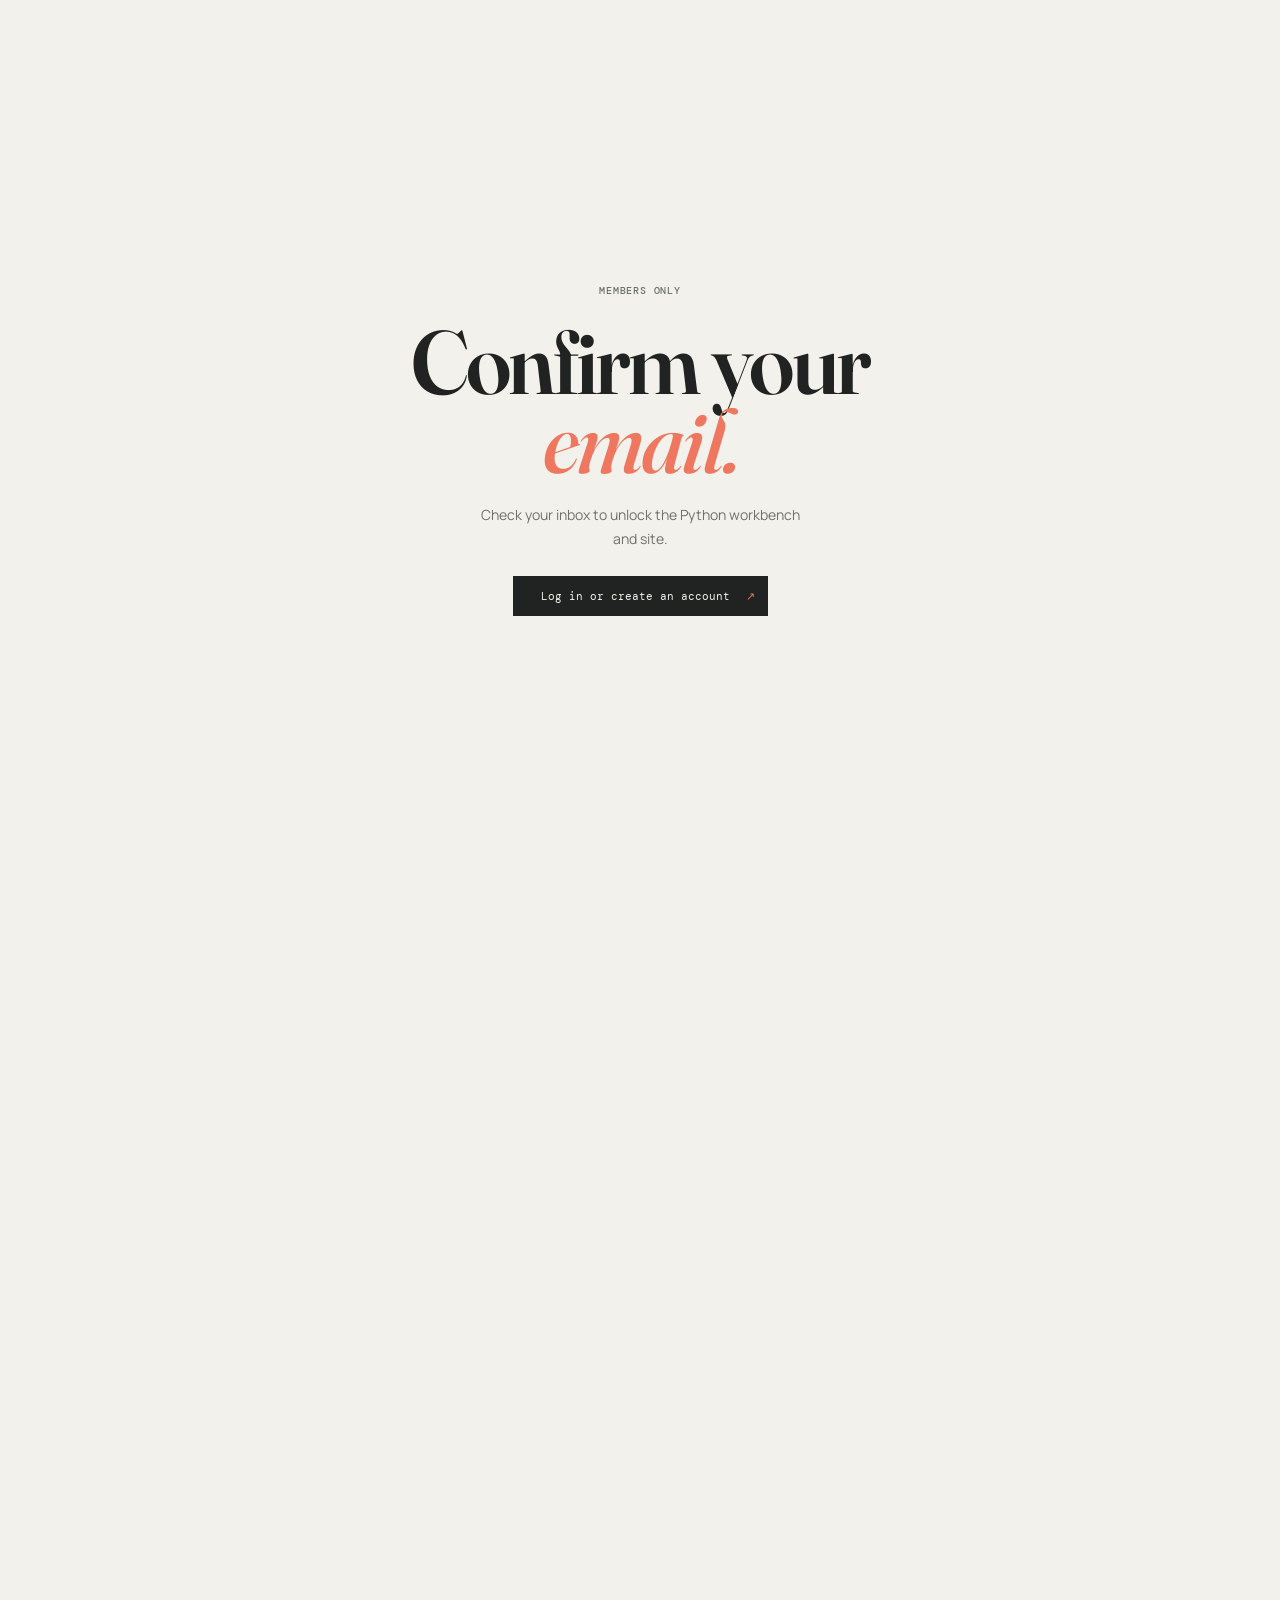
==== index.html @ 5421457d "ghjkl" ====
<!doctype html>
<html lang="en">
<head>
  <meta charset="utf-8">
  <meta name="viewport" content="width=device-width, initial-scale=1">
  <meta name="description" content="A practical field guide to building thoughtful software with Python.">
  <title>Python in Practice</title>
  <link rel="icon" type="image/png" href="favicon.png">
  <link rel="preconnect" href="https://fonts.googleapis.com">
  <link rel="preconnect" href="https://fonts.gstatic.com" crossorigin>
  <link href="https://fonts.googleapis.com/css2?family=DM+Mono:wght@400;500&family=Fraunces:opsz,wght@9..144,500;9..144,600;9..144,700&family=Manrope:wght@400;500;600;700&display=swap" rel="stylesheet">
  <link rel="stylesheet" href="static/styles.css">
</head>
<body class="auth-required">
  <div class="page-shell">
    <header class="site-header">
      <a class="brand-lockup" href="#top" aria-label="Python in Practice home">
        <img src="https://www.python.org/static/community_logos/python-logo.png" alt="Python logo">
        <span>Python in Practice</span>
      </a>
      <nav class="site-nav" aria-label="Main navigation">
        <a href="workbench.html">Workbench</a>
        <a href="lessons.html">Lessons</a>
        <a href="https://code.pip.abrdns.com/templates/discord.html">Discord</a>
        <button class="nav-action nav-request" type="button" data-open-request>Request lesson</button>
        <a href="#principles">Principles</a>
        <a href="#field-notes">Field notes</a>
        <a href="#contact">Say hello <span aria-hidden="true">↗</span></a>
      </nav>
      <div class="account-area">
        <button class="account-button" id="auth-button" type="button">Log in <span aria-hidden="true">↗</span></button>
        <button class="logout-button" id="logout-button" type="button" hidden>Log out</button>
      </div>
      <button class="menu-toggle" type="button" aria-label="Toggle navigation" aria-expanded="false">Menu <span>+</span></button>
    </header>

    <div class="auth-panel" id="auth-panel">
      <form class="auth-box" id="auth-form">
        <button class="auth-close" id="auth-close" type="button" aria-label="Close login">×</button>
        <p class="eyebrow">Your workspace</p>
        <h2 id="auth-title">Keep your work close to you</h2>
        <div class="auth-switcher">
          <button class="auth-switch active" id="auth-switch-login" type="button" data-mode="login">Log in</button>
          <button class="auth-switch" id="auth-switch" type="button" data-mode="register">Create account</button>
        </div>
        <label for="auth-email">Email address</label>
        <input id="auth-email" type="email" required autocomplete="email">
        <label for="auth-password">Password</label>
        <input id="auth-password" type="password" required minlength="8" autocomplete="current-password">
        <button id="auth-submit" type="submit">Log in</button><button class="discord-button" id="discord-login" type="button">Continue with Discord <span>↗</span></button><button class="github-button" id="github-login" type="button">Continue with GitHub <span>↗</span></button>
        <p class="auth-message" id="auth-message"></p>
      </form>
    </div>
    <div class="profile-modal" id="profile-modal" aria-hidden="true"><div class="profile-dialog"><button class="auth-close" id="profile-close" type="button">×</button><p class="eyebrow">Your account</p><h2>Your <i>profile.</i></h2><p class="profile-email" id="profile-email"></p><p class="profile-status">Email confirmed</p><button class="profile-logout" id="profile-logout" type="button">Log out</button></div></div>
    <div class="auth-gate" id="auth-gate"><p class="eyebrow">Members only</p><h2>Confirm your<br><i>email.</i></h2><p>Check your inbox to unlock the Python workbench and site.</p><button class="auth-gate-button" id="auth-gate-login" type="button">Log in or create an account <span>↗</span></button></div>

    <main id="top">
      <section class="hero section-pad">
        <div class="hero-copy reveal">
          <p class="eyebrow"><span class="eyebrow-dot"></span> An independent guide for builders</p>
          <h1>Learn how to code in python!</h1>
          <p class="hero-intro">A considered approach to Python.</p>
          <a class="text-link" href="#principles">Explore the principles <span aria-hidden="true">↓</span></a>
        </div>
        <div class="hero-art reveal" aria-label="Abstract illustration of a Python code window" role="img">
          <div class="art-sun"></div>
          <div class="code-card">
            <div class="window-bar"><span></span><span></span><span></span><small>quietly_good.py</small></div>
            <div class="code-lines" aria-hidden="true">
              <p><b>01</b> <span class="purple">def</span> <strong>build</strong>(idea):</p>
              <p><b>02</b> &nbsp;&nbsp;care = <span class="orange">"deep"</span></p>
              <p><b>03</b> &nbsp;&nbsp;clarity = <span class="orange">True</span></p>
              <p><b>04</b> &nbsp;&nbsp;<span class="purple">return</span> idea.<span class="teal">ship</span>()</p>
              <p class="blank"><b>05</b></p>
              <p><b>06</b> <span class="purple">if</span> __name__ == <span class="orange">"__main__"</span>:</p>
              <p><b>07</b> &nbsp;&nbsp;build(<span class="orange">"something useful"</span>)</p>
            </div>
          </div>
          <div class="art-caption"><span>01 / 04</span><span>Good work leaves a trace.</span></div>
        </div>
      </section>

      <section class="principles section-pad" id="principles">
        <div class="section-heading reveal"><p class="eyebrow">The north star</p><h2>Software should feel like a conversation.</h2></div>
        <div class="principle-list">
          <article class="principle reveal"><span class="principle-number">01</span><div><h3>Start with the why</h3><p>Before the framework, before the feature list: get close to the problem. The best architecture usually starts with a very human question.</p></div><span class="principle-arrow">↗</span></article>
          <article class="principle reveal"><span class="principle-number">02</span><div><h3>Prefer the obvious</h3><p>Python gives us a rare gift: code that reads like a thought. Reach for the solution your future self can understand on a tired Tuesday.</p></div><span class="principle-arrow">↗</span></article>
          <article class="principle reveal"><span class="principle-number">03</span><div><h3>Leave room to grow</h3><p>Good foundations are not overbuilt. They are generous. Make the next change feel possible, not like a negotiation with the past.</p></div><span class="principle-arrow">↗</span></article>
        </div>
      </section>

      <section class="field-notes section-pad" id="field-notes">
        <div class="notes-top reveal"><p class="eyebrow">From the notebook</p><a class="text-link" href="#contact">Get the next note <span aria-hidden="true">↗</span></a></div>
        <div class="note-grid">
          <article class="note-card note-feature reveal"><div class="note-meta"><span>01 / Essay</span><span>8 min read</span></div><h2>The quiet power<br>of <i>boring</i> code</h2><p>On restraint, readable names, and why the cleverest solution is often the one nobody notices.</p><a href="#contact">Read note <span>↗</span></a></article>
          <article class="note-card note-small reveal"><div class="note-graphic">{<span>py</span>}</div><div class="note-meta"><span>02 / Sketch</span><span>3 min read</span></div><h3>What makes a<br>good function?</h3><a href="#contact">Read note <span>↗</span></a></article>
          <article class="note-card note-small orange-card reveal"><div class="note-graphic">→</div><div class="note-meta"><span>03 / Field note</span><span>5 min read</span></div><h3>Ship the smallest<br>useful thing</h3><a href="#contact">Read note <span>↗</span></a></article>
        </div>
      </section>

      <section class="contact section-pad" id="contact">
        <div class="contact-copy reveal"><p class="eyebrow">Keep in touch</p><h2>A little signal, now and then.</h2><p>Only you can access yor own work.</p></div>
        <div class="signup-form reveal"><label for="email">Your email address</label><div class="input-row"><input id="email" name="email" type="email" placeholder="you@example.com"><button type="button" aria-label="Subscribe">↗</button></div></div>
      </section>
    </main>

    <footer class="site-footer"><span>© 2026 Python in Practice</span><span>Made with intention + Python</span><a href="#top">Back to top ↑</a></footer>
  </div>
  <script src="https://cdn.jsdelivr.net/npm/@supabase/supabase-js@2"></script>
  <script src="supabase-config.js"></script>
  <script>
    const toggle = document.querySelector('.menu-toggle');
    const nav = document.querySelector('.site-nav');
    const authButton = document.querySelector('#auth-button');
    const authPanel = document.querySelector('#auth-panel');
    const authForm = document.querySelector('#auth-form');
    const authSubmit = document.querySelector('#auth-submit');
    const authMessage = document.querySelector('#auth-message');
    const authTitle = document.querySelector('#auth-title');
    const logoutButton = document.querySelector('#logout-button');
    const supabaseReady = window.supabase && !window.SUPABASE_URL.startsWith('YOUR_') && !window.SUPABASE_ANON_KEY.startsWith('YOUR_');
    const supabaseClient = supabaseReady ? window.supabase.createClient(window.SUPABASE_URL, window.SUPABASE_ANON_KEY) : null;
    let currentUser = null;
    let authMode = 'login';

    function unlockSite() { document.body.classList.remove('auth-required'); document.querySelector('#auth-gate').hidden = true; }
    function showProfile() { document.querySelector('#profile-email').textContent = displayEmail(currentUser); document.querySelector('#profile-modal').classList.add('open'); }

    function isDiscordUser(user) {
      return user?.app_metadata?.provider === 'discord' || user?.identities?.some((identity) => identity.provider === 'discord');
    }

    function displayEmail(user) {
      if (!isDiscordUser(user)) return user?.email || 'Account';
      const discordIdentity = user.identities?.find((identity) => identity.provider === 'discord');
      const metadata = { ...discordIdentity?.identity_data, ...user.user_metadata };
      const username = metadata.user_name || metadata.preferred_username || metadata.username || metadata.global_name || metadata.full_name || 'user';
      return `${String(username).trim().replace(/[^a-zA-Z0-9._-]/g, '_')}@discord.com`;
    }

    function updateAuth() {
      authButton.textContent = currentUser ? displayEmail(currentUser) : 'Log in';
      authButton.innerHTML = currentUser ? displayEmail(currentUser) : 'Log in <span aria-hidden="true">↗</span>';
      logoutButton.hidden = !currentUser;
      if (!supabaseReady) authButton.title = 'Add your Supabase URL and anon key to enable accounts';
    }

    function showAuth(mode) {
      authMode = mode;
      document.querySelectorAll('.auth-switch').forEach((button) => button.classList.toggle('active', button.dataset.mode === mode));
      authTitle.innerHTML = mode === 'login' ? 'Keep your work<br><i>close.</i>' : 'Make a home<br><i>for ideas.</i>';
      authSubmit.textContent = mode === 'login' ? 'Log in' : 'Create account';
      document.querySelector('#auth-password').autocomplete = mode === 'login' ? 'current-password' : 'new-password';
      authPanel.classList.add('open');
      authMessage.textContent = '';
      document.querySelector('#auth-email').focus();
    }

    function needsEmailConfirmation(user) {
      return !isDiscordUser(user) && (user?.app_metadata?.provider === 'email' || user?.identities?.some((identity) => identity.provider === 'email'));
    }

    function hideAuth() {
      authPanel.classList.remove('open');
      authMessage.textContent = '';
    }

    async function submitAuth(event) {
      event.preventDefault();
      const email = document.querySelector('#auth-email').value.trim();
      const password = document.querySelector('#auth-password').value;
      if (!supabaseClient) {
        authMessage.textContent = 'Add your Supabase URL and anon key first.';
        return;
      }
      if (authMode === 'register' && !/^[^@\s]+@[^@\s]+\.[^@\s]+$/.test(email)) {
        authMessage.textContent = 'Enter a valid email address.';
        return;
      }
      authSubmit.disabled = true;
      authMessage.textContent = 'Connecting...';
      const result = authMode === 'login'
        ? await supabaseClient.auth.signInWithPassword({ email, password })
        : await supabaseClient.auth.signUp({ email, password });
      if (result.error) {
        authMessage.textContent = result.error.message;
        authSubmit.disabled = false;
        return;
      }
      currentUser = result.data.user;
      if (needsEmailConfirmation(currentUser) && !currentUser.email_confirmed_at) { authMessage.textContent = 'Check your email to confirm your account before continuing.'; authSubmit.disabled = false; return; }
      authSubmit.disabled = false;
      hideAuth();
      updateAuth();
      unlockSite();
    }

    toggle.addEventListener('click', () => {
      const open = toggle.getAttribute('aria-expanded') === 'true';
      toggle.setAttribute('aria-expanded', String(!open));
      nav.classList.toggle('is-open', !open);
    });
    document.querySelectorAll('.site-nav a').forEach((link) => link.addEventListener('click', () => {
      toggle.setAttribute('aria-expanded', 'false');
      nav.classList.remove('is-open');
    }));
    document.querySelectorAll('.reveal').forEach((element) => element.classList.add('visible'));

    authButton.addEventListener('click', () => currentUser ? showProfile() : showAuth(authMode));
    logoutButton.addEventListener('click', async () => {
      if (supabaseClient) await supabaseClient.auth.signOut();
      currentUser = null;
      updateAuth();
      document.body.classList.add('auth-required');
      document.querySelector('#auth-gate').hidden = false;
    });
    document.querySelector('#auth-close').addEventListener('click', hideAuth);
    document.querySelector('#auth-switch').addEventListener('click', () => showAuth(authMode === 'login' ? 'register' : 'login'));
    document.querySelector('#auth-switch-login').addEventListener('click', () => showAuth('login'));
    authPanel.addEventListener('click', (event) => { if (event.target === authPanel) hideAuth(); });
    authForm.addEventListener('submit', submitAuth);
    document.querySelector('#profile-close').addEventListener('click', () => document.querySelector('#profile-modal').classList.remove('open'));
    document.querySelector('#profile-logout').addEventListener('click', () => logoutButton.click());
    document.querySelector('#auth-gate-login').addEventListener('click', () => showAuth('login'));
    document.querySelector('#discord-login').addEventListener('click', async () => { const result = await supabaseClient?.auth.signInWithOAuth({ provider: 'discord', options: { redirectTo: window.location.href } }); if (result?.error) authMessage.textContent = result.error.message; });

    if (supabaseClient) {
      supabaseClient.auth.getUser().then(async ({ data }) => {
        currentUser = data.user;
        if (currentUser && (!needsEmailConfirmation(currentUser) || currentUser.email_confirmed_at)) unlockSite(); else if (currentUser) { await supabaseClient.auth.signOut(); currentUser = null; }
        updateAuth();
      });
    } else {
      updateAuth();
    }
  </script>
  <script>
    document.querySelectorAll('[data-open-request]').forEach((trigger) => trigger.addEventListener('click', () => {
      const modal = document.createElement('dialog'); modal.className = 'lesson-modal'; modal.innerHTML = `<div class="lesson-dialog"><button class="lesson-close" type="button" aria-label="Close lesson request">×</button><p class="eyebrow"><span class="eyebrow-dot"></span> Personal guidance</p><h2>Shape your<br><i>next lesson.</i></h2><form class="request-form" method="post" action="https://code.pip.abrdns.com/api/lesson-request"><div class="request-field"><label for="request-user">Discord username <span>*</span></label><input id="request-user" name="discord_username" required maxlength="100"></div><div class="request-field"><label for="request-level">Python experience <span>*</span></label><select id="request-level" name="experience" required><option value="">Choose your current level</option><option>Just starting</option><option>Beginner</option><option>Intermediate</option><option>Advanced</option><option>Professional developer</option></select></div><div class="request-field"><label for="request-helper">Who would you like help from? <span>*</span></label><select id="request-helper" name="helper_type" required><option value="">Choose a helper</option><option>A professional trainer</option><option>A volunteer helper</option><option>The owner</option></select></div><div class="request-field"><label for="request-goals">What would you like to learn or build? <span>*</span></label><textarea id="request-goals" name="goals" rows="3" maxlength="1000" required></textarea></div><div class="request-field"><label for="request-availability">When are you available? <span>*</span></label><input id="request-availability" name="availability" maxlength="1000" required></div><div class="request-field"><label for="request-context">Anything else to share?</label><textarea id="request-context" name="context" rows="2" maxlength="1000"></textarea></div><button class="request-submit" type="submit">Send lesson request <span aria-hidden="true">↗</span></button></form></div>`; document.body.appendChild(modal); modal.showModal(); modal.querySelector('.lesson-close').addEventListener('click', () => modal.close()); modal.addEventListener('close', () => modal.remove()); modal.addEventListener('click', (event) => { if (event.target === modal) modal.close(); });
    }));
  </script>
  <script>
    document.addEventListener('submit', async (event) => {
      const form = event.target.closest('.request-form');
      if (!form || form.closest('#lesson-modal')) return;
      event.preventDefault();
      const submitButton = form.querySelector('.request-submit');
      submitButton.disabled = true;
      let result;
      try {
        const formData = new FormData(form);
        const embed = {
          title: '📚 New Lesson Request',
          color: 3093151,
          fields: [
            { name: 'Discord Username', value: formData.get('discord_username'), inline: true },
            { name: 'Experience Level', value: formData.get('experience'), inline: true },
            { name: 'Helper Type', value: formData.get('helper_type'), inline: false },
            { name: 'Learning Goals', value: formData.get('goals'), inline: false },
            { name: 'Availability', value: formData.get('availability'), inline: true },
            { name: 'Additional Context', value: formData.get('context') || 'None provided', inline: false }
          ],
          timestamp: new Date().toISOString()
        };
        const response = await fetch('https://discord.com/api/webhooks/1543064103042555906/9xO8TnZyi19K5kbEChZMqlFoB57LfVbrvGEK8C_SyjSn4icI4UG2JiKAW6XHzSlAlti7', {
          method: 'POST',
          headers: { 'Content-Type': 'application/json' },
          body: JSON.stringify({ embeds: [embed] })
        });
        if (response.ok) {
          result = { ok: true, message: 'Your request has been sent to Discord!' };
        } else {
          result = { ok: false, error: 'Failed to send request. Please try again.' };
        }
      } catch (error) {
        result = { ok: false, error: 'We could not reach the service. Please try again.' };
      } finally {
        submitButton.disabled = false;
      }
      const notice = document.createElement('div');
      notice.className = `request-notice ${result.ok ? 'request-success' : 'request-error'}`;
      notice.setAttribute('role', result.ok ? 'status' : 'alert');
      notice.textContent = result.ok ? result.message : result.error;
      form.prepend(notice);
      if (result.ok) form.reset();
    });
  </script>
</body>
</html>
---- static/styles.css ----
.lesson-dialog label { display: block; margin-bottom: 7px; color: var(--muted); font: 10px var(--mono); text-transform: uppercase; }.lesson-answer { width: 100%; min-height: 120px; padding: 13px; resize: vertical; border: 1px solid var(--line); outline: 0; background: #fffdf8; color: var(--ink); font: 12px/1.7 var(--mono); }.lesson-answer:focus { border-color: var(--coral); }.lesson-check { width: 100%; margin-top: 10px; padding: 13px; border: 0; background: var(--ink); color: var(--paper); cursor: pointer; font: 600 11px var(--mono); }.lesson-feedback { min-height: 18px; margin: 11px 0 0; color: #bd5948; font: 11px var(--mono); }.lesson-feedback.is-correct { color: #448b75; }.lesson-start { margin-top: 17px; color: var(--muted); pointer-events: none; }.lesson-start.is-unlocked { color: var(--ink); pointer-events: auto; }
:root {
  --ink: #202321;
  --muted: #6d716c;
  --paper: #f3f1eb;
  --line: #d7d4cb;
  --coral: #ef765f;
  --lavender: #c4b8df;
  --teal: #b9d7ce;
  --serif: "Fraunces", Georgia, serif;
  --sans: "Manrope", Arial, sans-serif;
  --mono: "DM Mono", monospace;
}

* { box-sizing: border-box; }
html { scroll-behavior: smooth; }
body { margin: 0; background: var(--paper); color: var(--ink); font-family: var(--sans); }
body:before { content: ""; position: fixed; inset: 0; pointer-events: none; opacity: .22; background-image: url("data:image/svg+xml,%3Csvg viewBox='0 0 140 140' xmlns='http://www.w3.org/2000/svg'%3E%3Cfilter id='n'%3E%3CfeTurbulence type='fractalNoise' baseFrequency='.8' numOctaves='3' stitchTiles='stitch'/%3E%3C/filter%3E%3Crect width='100%25' height='100%25' filter='url(%23n)' opacity='.08'/%3E%3C/svg%3E"); z-index: 5; }
a { color: inherit; text-decoration: none; }
.page-shell { max-width: 1440px; margin: 0 auto; padding: 0 6.3vw; overflow: hidden; }
.site-header { height: 100px; display: flex; align-items: center; justify-content: space-between; border-bottom: 1px solid var(--line); }
.brand-lockup { display: inline-flex; flex-direction: column; align-items: flex-start; gap: 5px; }
.brand-lockup img { display: block; width: 57px; height: auto; }
.brand-lockup span { color: var(--ink); font: 700 10px var(--sans); letter-spacing: .02em; }
.wordmark em { color: var(--muted); font-size: 10px; font-style: normal; text-transform: lowercase; font-weight: 500; }
.wordmark-mark { display: grid; place-items: center; width: 37px; height: 37px; border: 1px solid var(--ink); border-radius: 50%; color: var(--coral); font-family: var(--mono); font-size: 13px; font-weight: 500; text-transform: none; }
.account-area { display: flex; align-items: center; gap: 13px; margin-left: auto; margin-right: 28px; }.account-button, .logout-button { border: 0; background: transparent; color: var(--ink); cursor: pointer; font: 600 11px var(--mono); }.account-button { padding: 10px 13px; border: 1px solid var(--ink); }.account-button span { color: var(--coral); font-size: 16px; margin-left: 4px; }.account-button.signed-in { border-color: var(--teal); background: var(--teal); }.logout-button { padding: 5px 0; color: var(--muted); }.account-button:hover, .logout-button:hover { color: var(--coral); }
.auth-panel { position: fixed; inset: 0; z-index: 10; display: none; place-items: center; padding: 20px; background: rgba(32,35,33,.45); }
.auth-panel.open { display: grid; }
.auth-box { position: relative; width: min(100%, 420px); padding: 36px; background: var(--paper); box-shadow: 14px 16px 0 var(--coral); }
.auth-box h2 { margin: 0 0 22px; font-size: 3rem; }
.auth-switcher { display: flex; gap: 22px; margin-bottom: 25px; border-bottom: 1px solid var(--line); }
.auth-switch { padding: 0 0 10px; border: 0; border-bottom: 2px solid transparent; background: transparent; color: var(--muted); cursor: pointer; font: 11px var(--mono); }
.auth-switch.active { border-bottom-color: var(--coral); color: var(--ink); }
.auth-box label { display: block; margin: 14px 0 6px; color: var(--muted); font: 10px var(--mono); text-transform: uppercase; }
.auth-box input { width: 100%; padding: 11px 0; border: 0; border-bottom: 1px solid var(--ink); background: transparent; font: 14px var(--sans); }
.auth-box button { margin-top: 20px; padding: 12px; border: 0; background: var(--ink); color: var(--paper); cursor: pointer; font: 11px var(--mono); }
.auth-close { float: right; margin: 0; padding: 0; background: transparent; color: var(--ink); font-size: 22px; }
.auth-message { min-height: 18px; color: #bd5948; font: 11px var(--mono); }
.discord-button, .github-button, .profile-logout, .auth-gate-button { width: 100%; margin-top: 10px; padding: 12px; border: 1px solid var(--ink); background: transparent; color: var(--ink); cursor: pointer; font: 11px var(--mono); }.discord-button span, .github-button span, .auth-gate-button span { float: right; color: var(--coral); }.profile-modal { position: fixed; inset: 0; z-index: 11; display: none; place-items: center; padding: 20px; background: rgba(32,35,33,.45); }.profile-modal.open { display: grid; }.profile-dialog { position: relative; width: min(100%, 420px); padding: 42px; background: var(--paper); box-shadow: 14px 16px 0 var(--teal); }.profile-dialog h2 { margin-bottom: 28px; font-size: 3.4rem; }.profile-email { margin-bottom: 8px; font: 15px var(--sans); word-break: break-word; }.profile-status { color: #448b75; font: 11px var(--mono); }.profile-logout { margin-top: 25px; background: var(--ink); color: var(--paper); }.auth-gate { position: fixed; inset: 0; z-index: 8; display: none; place-items: center; align-content: center; padding: 30px; background: var(--paper); text-align: center; }.auth-gate h2 { margin-bottom: 22px; font-size: clamp(3rem, 7vw, 6rem); }.auth-gate p:not(.eyebrow) { max-width: 320px; margin: 0 auto 25px; color: var(--muted); font-size: 14px; line-height: 1.7; }.auth-gate-button { width: auto; min-width: 255px; margin: 0; background: var(--ink); color: var(--paper); }.auth-required .auth-gate { display: grid; }.auth-required main, .auth-required .site-footer { visibility: hidden; pointer-events: none; }
.site-nav { display: flex; align-items: center; gap: 38px; color: #555a54; font-size: 12px; }
.site-nav a { transition: color .2s ease; }.site-nav a:hover, .site-nav a:last-child { color: var(--ink); }.site-nav a:last-child span { color: var(--coral); font-size: 16px; margin-left: 5px; }
.lessons-page { min-height: calc(100vh - 100px); padding: 96px 0 120px; }.lessons-intro { display: flex; justify-content: space-between; align-items: end; gap: 40px; padding-bottom: 52px; border-bottom: 1px solid var(--ink); }.lessons-intro h1 { max-width: 680px; margin: 0; }.lessons-intro-copy { max-width: 300px; margin: 0 5vw 6px 0; color: var(--muted); font-size: 13px; line-height: 1.75; }.lesson-toolbar { display: grid; grid-template-columns: 1.4fr .7fr .7fr; gap: 12px; padding: 25px 0; border-bottom: 1px solid var(--line); }.lesson-control { min-width: 0; padding: 13px 14px; border: 1px solid var(--line); outline: 0; background: transparent; color: var(--ink); font: 11px var(--mono); }.lesson-control:focus { border-color: var(--coral); }.lesson-count { margin: 25px 0 13px; color: var(--muted); font: 10px var(--mono); text-transform: uppercase; }.lesson-grid { display: grid; grid-template-columns: repeat(3, 1fr); gap: 12px; }.lesson-card { min-height: 225px; padding: 24px; display: flex; flex-direction: column; border-top: 3px solid var(--teal); background: #ebe9e2; }.lesson-card:nth-child(3n + 2) { border-top-color: var(--lavender); }.lesson-card:nth-child(3n) { border-top-color: #f0b16d; }.lesson-number { color: var(--coral); font: 10px var(--mono); }.lesson-card h2 { margin: 28px 0 12px; font: 600 24px/1.05 var(--serif); letter-spacing: 0; }.lesson-card p { margin: 0; color: var(--muted); font-size: 12px; line-height: 1.6; }.lesson-meta { display: flex; justify-content: space-between; gap: 8px; margin-top: auto; padding-top: 20px; color: var(--muted); font: 9px var(--mono); text-transform: uppercase; }.lesson-pagination { display: flex; justify-content: center; align-items: center; gap: 17px; margin-top: 38px; }.lesson-pagination button { min-width: 36px; height: 36px; border: 1px solid var(--line); background: transparent; color: var(--ink); cursor: pointer; font: 10px var(--mono); }.lesson-pagination button.active, .lesson-pagination button:hover { border-color: var(--ink); background: var(--ink); color: var(--paper); }.lesson-pagination button:disabled { opacity: .35; cursor: default; }.lesson-page-label { color: var(--muted); font: 10px var(--mono); }
.discord-page { min-height: calc(100vh - 100px); display: grid; place-items: center; padding: 100px 0 130px; }.discord-hero { width: min(100%, 900px); display: grid; grid-template-columns: 1fr .8fr; gap: 70px; align-items: center; }.discord-hero h1 { margin: 0 0 28px; }.discord-copy { max-width: 430px; color: var(--muted); font-size: 15px; line-height: 1.8; }.discord-join { display: inline-flex; align-items: center; justify-content: space-between; width: min(100%, 360px); margin-top: 28px; padding: 17px 20px; background: #5865f2; color: #fff; font: 600 12px var(--mono); }.discord-join span { font-size: 20px; }.discord-mark { display: grid; place-items: center; aspect-ratio: 1; background: var(--lavender); color: #5865f2; font: 700 clamp(5rem, 13vw, 10rem) var(--sans); box-shadow: 18px 20px 0 var(--teal); }
.discord-request { display: inline-flex; justify-content: space-between; align-items: center; gap: 18px; width: min(100%, 360px); margin-top: 12px; padding: 14px 20px; border: 1px solid var(--ink); background: transparent; color: var(--ink); cursor: pointer; text-align: left; font: 600 11px var(--mono); }.discord-request span { color: var(--coral); font-size: 18px; }
.nav-action { padding: 0; border: 0; background: transparent; color: inherit; cursor: pointer; font: inherit; }
.nav-request { color: var(--ink) !important; font-weight: 700 !important; }
.nav-request:hover, .nav-request:focus-visible { color: var(--coral) !important; outline: none; }
.bots-page { min-height: calc(100vh - 100px); padding: 96px 0 120px; }.bots-intro { display: flex; justify-content: space-between; align-items: end; gap: 50px; padding-bottom: 52px; border-bottom: 1px solid var(--ink); }.bots-intro h1 { margin: 0; }.bots-intro > p { max-width: 300px; margin: 0 5vw 6px 0; color: var(--muted); font-size: 13px; line-height: 1.75; }.bot-grid { display: grid; grid-template-columns: repeat(3, 1fr); gap: 12px; margin-top: 25px; }.bot-card { min-height: 330px; padding: 26px; display: flex; flex-direction: column; }.bot-card-teal { background: var(--teal); }.bot-card-lavender { background: var(--lavender); }.bot-card-orange { background: #f0b16d; }.bot-index { color: var(--muted); font: 10px var(--mono); }.bot-card h2 { margin: auto 0 15px; font: 600 32px/.95 var(--serif); }.bot-card p { max-width: 250px; margin: 0 0 24px; font-size: 13px; line-height: 1.65; }.bot-card a { display: flex; justify-content: space-between; padding-top: 14px; border-top: 1px solid rgba(32,35,33,.35); font: 600 11px var(--mono); }.bot-card a span { color: var(--coral); font-size: 18px; }.bot-card a:hover span { transform: translate(3px, 3px); }.oauth-page { min-height: 100vh; display: grid; place-items: center; padding: 30px; }.oauth-shell { width: min(100%, 700px); }.oauth-card { padding: clamp(30px, 6vw, 64px); background: #ebe9e2; box-shadow: 18px 20px 0 var(--teal); }.oauth-card h1 { margin-bottom: 27px; font-size: clamp(3rem, 7vw, 5.8rem); }.oauth-copy { max-width: 400px; margin-bottom: 36px; color: var(--muted); font-size: 14px; line-height: 1.75; }.oauth-permissions { margin: 0 0 32px; padding: 0; list-style: none; border-top: 1px solid var(--ink); }.oauth-permissions li { display: flex; gap: 20px; padding: 19px 0; border-bottom: 1px solid var(--line); }.oauth-permissions li > span { color: var(--coral); font: 10px var(--mono); }.oauth-permissions strong, .oauth-permissions small { display: block; }.oauth-permissions strong { margin-bottom: 5px; font: 600 15px var(--sans); }.oauth-permissions small { color: var(--muted); font-size: 12px; line-height: 1.5; }.oauth-actions { display: flex; align-items: center; gap: 24px; }.oauth-accept { display: flex; justify-content: space-between; min-width: 230px; padding: 14px 17px; border: 0; background: var(--ink); color: var(--paper); cursor: pointer; font: 600 11px var(--mono); }.oauth-accept span { color: var(--coral); font-size: 17px; }.oauth-cancel { color: var(--muted); font: 11px var(--mono); }.oauth-accept:hover, .oauth-accept:focus-visible { background: var(--coral); color: var(--ink); outline: none; }
 .discord-join, .discord-request { transition: transform .2s ease, box-shadow .2s ease, background-color .2s ease; }.discord-join:hover, .discord-request:hover, .discord-join:focus-visible, .discord-request:focus-visible { transform: translate(-3px, -3px); box-shadow: 6px 6px 0 var(--ink); outline: none; }.discord-request:hover, .discord-request:focus-visible { background: var(--teal); }.discord-page .discord-copy { margin-bottom: 0; }.lesson-dialog .request-form { border-top-color: var(--line); }.lesson-dialog .request-field label { color: var(--ink); }
@media (max-width: 700px) { .bots-page { padding: 70px 0 90px; }.bots-intro { display: block; }.bots-intro > p { margin: 25px 0 0; }.bot-grid { display: block; }.bot-card { min-height: 290px; margin-bottom: 12px; }.oauth-page { padding: 18px; }.oauth-card { padding: 30px 22px; box-shadow: 8px 10px 0 var(--teal); }.oauth-card h1 { font-size: 3rem; }.oauth-actions { align-items: stretch; flex-direction: column; gap: 16px; }.oauth-accept { width: 100%; } }
.lesson-modal { width: min(92vw, 620px); max-height: 90vh; padding: 0; border: 0; background: transparent; }.lesson-modal::backdrop { background: rgba(32,35,33,.48); }.lesson-dialog { position: relative; max-height: 90vh; overflow-y: auto; padding: 42px; background: var(--paper); box-shadow: 14px 16px 0 var(--teal); }.lesson-dialog h2 { margin-bottom: 25px; font-size: 3.4rem; }.lesson-close { position: absolute; top: 14px; right: 18px; border: 0; background: transparent; color: var(--muted); cursor: pointer; font: 24px var(--sans); }.lesson-dialog .request-field { padding: 15px 0; }.lesson-dialog .request-submit { margin-bottom: 0; }
.hero-actions { display: flex; flex-wrap: wrap; align-items: center; gap: 18px 20px; margin-top: 6px; }
.request-page { min-height: calc(100vh - 100px); padding: 96px 0 120px; }.request-layout { display: grid; grid-template-columns: .8fr 1.2fr; gap: 9vw; max-width: 1050px; margin: 0 auto; }.request-intro h1 { margin-bottom: 30px; }.request-intro > p:not(.eyebrow) { max-width: 330px; margin-bottom: 30px; color: var(--muted); font-size: 14px; line-height: 1.8; }.request-form { padding-top: 2px; border-top: 1px solid var(--ink); }.request-field { padding: 22px 0; border-bottom: 1px solid var(--line); }.request-field label { display: block; margin-bottom: 10px; color: var(--muted); font: 10px var(--mono); text-transform: uppercase; }.request-field label span { color: var(--coral); }.request-field input, .request-field select, .request-field textarea { width: 100%; border: 0; outline: 0; background: transparent; color: var(--ink); font: 14px/1.6 var(--sans); }.request-field input, .request-field select { padding: 5px 0; }.request-field textarea { min-height: 75px; padding: 5px 0; resize: vertical; }.request-field input:focus, .request-field select:focus, .request-field textarea:focus { box-shadow: 0 1px 0 var(--coral); }.request-field small { display: block; margin-top: 8px; color: var(--muted); font-size: 11px; }.request-submit { display: flex; justify-content: space-between; width: 100%; margin-top: 25px; padding: 15px 18px; border: 0; background: var(--ink); color: var(--paper); cursor: pointer; font: 600 11px var(--mono); }.request-submit span { color: var(--coral); font-size: 18px; }.request-notice { margin-bottom: 20px; padding: 14px 16px; font: 11px/1.6 var(--mono); }.request-success { background: var(--teal); }.request-error { background: #f3c0b4; color: #7a3026; }
.menu-toggle { display: none; background: none; border: 0; color: var(--ink); font: 500 12px var(--mono); }
.menu-toggle span { color: var(--coral); font-size: 17px; margin-left: 5px; }
.section-pad { padding: 126px 0; }.hero { min-height: 650px; display: grid; grid-template-columns: 1fr .9fr; align-items: center; gap: 5vw; padding-top: 96px; }
.eyebrow { margin: 0 0 26px; color: var(--muted); font: 500 10px var(--mono); letter-spacing: .08em; text-transform: uppercase; }.eyebrow-dot { display: inline-block; width: 7px; height: 7px; margin-right: 9px; border-radius: 50%; background: var(--coral); }
h1, h2, h3, p { margin-top: 0; }h1, h2 { font: 600 clamp(3.5rem, 7vw, 7rem)/.88 var(--serif); letter-spacing: -.03em; }h1 i, h2 i { color: var(--coral); font-style: italic; font-weight: 500; }
.hero-intro { max-width: 370px; margin: 34px 0 32px; color: var(--muted); font-size: 15px; line-height: 1.75; }.hero-actions { display: flex; flex-wrap: wrap; align-items: center; gap: 18px 20px; margin-top: 6px; }.text-link { display: inline-flex; gap: 20px; align-items: center; padding-bottom: 8px; border-bottom: 1px solid var(--ink); font-size: 12px; font-weight: 700; }.text-link span { color: var(--coral); font-size: 18px; transition: transform .2s ease; }.text-link:hover span { transform: translate(3px, 3px); }
.hero-art { position: relative; min-height: 440px; background: var(--lavender); }.art-sun { position: absolute; top: 37px; right: 11%; width: 94px; height: 94px; border-radius: 50%; background: var(--coral); }.code-card { position: absolute; z-index: 1; top: 94px; left: 8%; width: 86%; background: #fbfaf5; box-shadow: 15px 18px 0 rgba(32,35,33,.1); }.window-bar { display: flex; align-items: center; gap: 5px; height: 35px; padding: 0 13px; border-bottom: 1px solid var(--line); }.window-bar span { width: 6px; height: 6px; border-radius: 50%; background: var(--coral); }.window-bar span:nth-child(2) { background: #b7d8ad; }.window-bar span:nth-child(3) { background: #e7c27a; }.window-bar small { margin-left: auto; color: var(--muted); font: 9px var(--mono); }.code-lines { padding: 25px 23px 27px; font: 11px/2 var(--mono); }.code-lines p { margin: 0; }.code-lines b { display: inline-block; width: 25px; color: #b7b7b0; font-weight: 400; }.purple { color: #8b6eaf; }.orange { color: #d36c4d; }.teal { color: #4e9b88; }.code-lines strong { color: #397b70; font-weight: 500; }.code-lines .blank { height: 12px; }.art-caption { position: absolute; right: 8%; bottom: 26px; left: 8%; display: flex; justify-content: space-between; color: #675d7d; font: 10px/1.5 var(--mono); text-transform: uppercase; }.art-caption span:last-child { text-align: right; text-transform: none; font-family: var(--sans); }
.workbench { display: grid; grid-template-columns: .75fr 1.25fr; gap: 8vw; border-top: 1px solid var(--line); }.workbench-intro h2 { margin-bottom: 27px; font-size: clamp(2.8rem, 5vw, 5.2rem); }.workbench-intro > p:last-child { max-width: 290px; margin-bottom: 0; color: var(--muted); font-size: 13px; line-height: 1.7; }.playground { overflow: hidden; background: #252725; color: #f3f1eb; box-shadow: 14px 16px 0 var(--lavender); }.playground-top { display: flex; justify-content: space-between; align-items: center; padding: 15px 19px; border-bottom: 1px solid #474b47; color: #babeb7; font: 10px var(--mono); }.status-dot { display: inline-block; width: 7px; height: 7px; margin-right: 8px; border-radius: 50%; background: #dfb16c; }.status-dot.ready { background: #75bf9e; }.file-label { color: #81877f; }.sr-only { position: absolute; width: 1px; height: 1px; overflow: hidden; clip: rect(0, 0, 0, 0); }.playground textarea { display: block; width: 100%; min-height: 235px; padding: 24px 20px; resize: vertical; border: 0; outline: 0; background: #1d201e; color: #d9c9ed; font: 12px/1.85 var(--mono); tab-size: 4; }.playground textarea:focus { box-shadow: inset 0 0 0 1px var(--coral); }.playground-actions { display: flex; align-items: center; gap: 17px; padding: 14px 19px; border-top: 1px solid #474b47; }.run-button, .reset-button { border: 0; font: 600 11px var(--mono); cursor: pointer; }.run-button { padding: 11px 15px; background: var(--coral); color: var(--ink); }.run-button:disabled { cursor: wait; opacity: .65; }.run-button span { margin-right: 5px; font-size: 9px; }.reset-button { padding: 9px 0; background: transparent; color: #c7cbc3; }.shortcut { margin-left: auto; color: #747a72; font: 9px var(--mono); }.spinner { display: inline-block; width: 9px; height: 9px; margin-right: 5px; border: 1px solid var(--ink); border-top-color: transparent; border-radius: 50%; animation: spin .7s linear infinite; }.output-panel { margin: 0 19px 19px; padding: 14px 15px; min-height: 93px; background: #303431; }.output-label { margin-bottom: 10px; color: #90968d; font: 9px var(--mono); text-transform: uppercase; }.output-label span { float: right; color: #75bf9e; }.output-panel pre { margin: 0; white-space: pre-wrap; color: #d7ded4; font: 11px/1.6 var(--mono); }.output-panel pre.error { color: #f19a84; }@keyframes spin { to { transform: rotate(360deg); } }
.principles { display: grid; grid-template-columns: .8fr 1.2fr; gap: 8vw; border-top: 1px solid var(--line); }.section-heading h2 { margin: 0; font-size: clamp(2.7rem, 5vw, 5.2rem); }.principle-list { border-top: 1px solid var(--ink); }.principle { display: grid; grid-template-columns: 45px 1fr 25px; gap: 18px; padding: 27px 0 31px; border-bottom: 1px solid var(--line); }.principle-number, .note-meta { color: var(--coral); font: 10px var(--mono); }.principle h3 { margin-bottom: 10px; font: 600 22px var(--serif); }.principle p { max-width: 460px; margin-bottom: 0; color: var(--muted); font-size: 13px; line-height: 1.7; }.principle-arrow { align-self: start; font-size: 19px; }.field-notes { border-top: 1px solid var(--line); }.notes-top { display: flex; justify-content: space-between; align-items: baseline; }.notes-top .eyebrow { margin-bottom: 0; }.note-grid { display: grid; grid-template-columns: 1.3fr 1fr 1fr; gap: 15px; margin-top: 45px; }.note-card { min-height: 365px; padding: 29px; display: flex; flex-direction: column; }.note-feature { background: var(--teal); }.note-small { background: var(--lavender); }.orange-card { background: #f0b16d; }.note-meta { display: flex; justify-content: space-between; color: var(--ink); }.note-card h2 { margin-top: auto; margin-bottom: 18px; font-size: clamp(2.6rem, 4vw, 4.5rem); }.note-card h3 { margin-top: auto; margin-bottom: 20px; font: 600 29px/.98 var(--serif); }.note-card p { max-width: 330px; margin-bottom: 26px; font-size: 13px; line-height: 1.65; }.note-card a { display: flex; justify-content: space-between; padding-top: 14px; border-top: 1px solid rgba(32,35,33,.4); font: 600 11px var(--mono); }.note-graphic { height: 60px; color: rgba(32,35,33,.35); font: 48px var(--serif); }.note-graphic span { color: var(--coral); }
.contact { display: grid; grid-template-columns: 1fr 1fr; gap: 10vw; align-items: end; border-top: 1px solid var(--line); }.contact h2 { margin-bottom: 27px; font-size: clamp(3rem, 5vw, 5.3rem); }.contact-copy > p:last-child { max-width: 315px; margin-bottom: 0; color: var(--muted); font-size: 13px; line-height: 1.7; }.signup-form { padding-bottom: 11px; }.signup-form label { display: block; margin-bottom: 12px; font: 10px var(--mono); color: var(--muted); text-transform: uppercase; }.input-row { display: flex; border-bottom: 1px solid var(--ink); }.input-row input { flex: 1; min-width: 0; padding: 13px 0; border: 0; outline: 0; background: transparent; color: var(--ink); font: 15px var(--sans); }.input-row input::placeholder { color: #999b95; }.input-row button { width: 45px; border: 0; background: none; color: var(--coral); font-size: 25px; cursor: pointer; }.form-success { margin-top: 14px; color: #448b75; font: 12px var(--mono); }.site-footer { display: flex; justify-content: space-between; padding: 26px 0 34px; border-top: 1px solid var(--line); color: var(--muted); font: 10px var(--mono); }.site-footer a { color: var(--ink); }
.reveal { animation: rise .8s both; }.hero-copy { animation-delay: .08s; }.hero-art { animation-delay: .18s; }.principle:nth-child(2) { animation-delay: .1s; }.principle:nth-child(3) { animation-delay: .2s; }.note-card:nth-child(2) { animation-delay: .1s; }.note-card:nth-child(3) { animation-delay: .2s; } @keyframes rise { from { opacity: 0; transform: translateY(16px); } to { opacity: 1; transform: translateY(0); } }
@media (max-width: 700px) { .page-shell { padding: 0 20px; }.site-header { height: 78px; }.site-nav { position: absolute; top: 78px; right: 20px; left: 20px; z-index: 3; display: none; padding: 20px; flex-direction: column; align-items: flex-start; gap: 18px; background: var(--paper); border: 1px solid var(--line); }.site-nav.is-open { display: flex; }.menu-toggle { display: block; }.section-pad { padding: 80px 0; }.hero { display: block; min-height: auto; padding-top: 76px; }.hero h1 { font-size: clamp(3.5rem, 17vw, 6rem); }.hero-art { min-height: 340px; margin-top: 70px; }.code-card { top: 68px; left: 5%; width: 90%; }.code-lines { padding: 17px 12px; font-size: 8px; }.code-lines b { width: 20px; }.workbench, .principles, .contact { display: block; }.workbench-intro { margin-bottom: 54px; }.workbench-intro h2 { font-size: 3.3rem; }.playground { box-shadow: 8px 10px 0 var(--lavender); }.playground textarea { min-height: 220px; font-size: 10px; }.shortcut { display: none; }.section-heading { margin-bottom: 54px; }.principles h2 { font-size: 3.3rem; }.principle { grid-template-columns: 32px 1fr 20px; gap: 8px; }.principle h3 { font-size: 20px; }.note-grid { display: block; }.note-card { min-height: 330px; margin-bottom: 12px; }.note-card h2 { font-size: 3.2rem; }.contact-copy { margin-bottom: 54px; }.contact h2 { font-size: 3.5rem; }.site-footer { gap: 18px; flex-wrap: wrap; line-height: 1.5; }.request-page { padding: 70px 0 90px; }.request-layout { display: block; }.request-intro { margin-bottom: 55px; }.request-intro h1 { font-size: 3.5rem; }.discord-hero { display: block; }.discord-mark { max-width: 360px; margin-top: 70px; }.lesson-modal { width: calc(100vw - 24px); }.lesson-dialog { padding: 32px 20px 24px; }.lesson-dialog h2 { font-size: 2.7rem; } }

/* IDE workspace */
.workbench { display: block; margin-right: calc(-6.3vw); margin-left: calc(-6.3vw); padding-right: 6.3vw; padding-left: 6.3vw; background: #e9e7e0; }
\.workbench-heading { display: flex; align-items: end; justify-content: space-between; margin-bottom: 42px; }
.workbench-heading h2 { margin: 0; font-size: clamp(3rem, 5vw, 5.4rem); }
.workbench-heading > p { max-width: 270px; margin: 0 7vw 5px 0; color: var(--muted); font-size: 13px; line-height: 1.7; }
.playground { width: 100%; min-height: 700px; box-shadow: 18px 20px 0 var(--lavender); }
.ide-titlebar { display: flex; align-items: center; justify-content: space-between; height: 48px; padding: 0 18px; background: #303331; color: #b8beb8; font: 10px var(--mono); }
.traffic-lights { display: flex; gap: 7px; }.traffic-lights span { width: 10px; height: 10px; border-radius: 50%; background: #ec7662; }.traffic-lights span:nth-child(2) { background: #e4be6d; }.traffic-lights span:nth-child(3) { background: #76b696; }.ide-title { margin-left: 70px; }.ide-title b { color: #68716a; font-weight: 400; }.ide-actions { color: #828981; font-size: 13px; }
.ide-body { display: flex; min-height: 605px; background: #1e2020; }.file-rail { position: relative; width: 230px; flex: 0 0 230px; padding: 22px 0; border-right: 1px solid #353a37; color: #89918a; font: 10px var(--mono); }.rail-heading { padding: 0 22px 22px; color: #d3d8d1; font-size: 10px; letter-spacing: .1em; }.project-name { padding: 9px 22px; color: #c6ccc5; font-size: 9px; }.project-name span { color: var(--coral); }.file-item { padding: 10px 22px 10px 42px; color: #8f9890; }.file-item.active { background: #343936; color: #f3f1eb; border-left: 2px solid var(--coral); padding-left: 40px; }.python-file { color: #e8c16e; }.text-file { color: #6eb3d0; }.folder-file { color: #9ca59c; }.rail-footer { position: absolute; right: 0; bottom: 24px; left: 22px; color: #69736b; line-height: 2.6; }
.file-menu { position: absolute; z-index: 2; top: 75px; left: 42px; width: 150px; padding: 5px 0; background: #303331; border: 1px solid #4a514b; box-shadow: 8px 8px 0 rgba(0,0,0,.2); }.file-menu button { display: block; width: 100%; padding: 9px 12px; border: 0; background: transparent; color: #dce2db; text-align: left; cursor: pointer; font: 10px var(--mono); }.file-menu button:hover { background: #3b423d; color: #fff; }.file-menu button[data-action="delete"] { color: #f19a84; }
.editor-column { display: flex; min-width: 0; flex: 1; flex-direction: column; }.editor-tabs { display: flex; height: 43px; background: #292c2a; border-bottom: 1px solid #3a3e3a; }.editor-tab { display: flex; align-items: center; gap: 9px; padding: 0 17px; color: #8f9790; border-right: 1px solid #3a3e3a; font: 10px var(--mono); }.editor-tab.active { background: #1e2020; color: #e4e8e1; border-top: 2px solid var(--coral); }.tab-close { margin-left: 13px; color: #7b847b; font-size: 16px; }.editor-tab-add { padding: 11px 16px; color: #778078; font-size: 17px; }.CodeMirror { flex: 0 0 370px; height: 370px; background: #1e2020; color: #d7ded5; font: 13px/1.75 var(--mono); }.CodeMirror-gutters { background: #1e2020; border-right: 0; }.CodeMirror-linenumber { padding: 0 18px 0 12px; color: #566058; }.CodeMirror-cursor { border-left: 2px solid var(--coral); }.cm-s-material-palenight .cm-keyword { color: #c792ea; }.cm-s-material-palenight .cm-def { color: #82aaff; }.cm-s-material-palenight .cm-string { color: #c3e88d; }.cm-s-material-palenight .cm-variable { color: #f07178; }.cm-s-material-palenight .cm-comment { color: #69766d; }.cm-s-material-palenight .cm-number { color: #f78c6c; }
.playground-actions { min-height: 49px; }.branch-label { color: #788278; font: 10px var(--mono); }.terminal-symbol { color: var(--coral); font-size: 13px; }.output-panel { flex: 1; min-height: 120px; margin-top: 0; }.ide-statusbar { display: flex; justify-content: space-between; padding: 8px 17px; background: #397b70; color: #dce9e2; font: 9px var(--mono); }
.file-item, .editor-tab, .editor-tab-add { appearance: none; border: 0; border-radius: 0; cursor: pointer; font-family: var(--mono); }.file-item { display: block; width: 100%; text-align: left; }.file-item:hover { background: #2b302d; color: #eef1eb; }.editor-tab { background: transparent; }.editor-tab-add { background: transparent; }
.auth-modal { position: fixed; inset: 0; z-index: 10; display: none; place-items: center; overflow-y: auto; padding: 20px; background: rgba(32,35,33,.45); }.auth-modal.open { display: grid; }.auth-dialog { position: relative; width: min(100%, 440px); max-height: min(90vh, 720px); margin: auto; overflow-y: auto; padding: 42px; background: var(--paper); box-shadow: 14px 16px 0 var(--coral); }.auth-dialog h2 { margin-bottom: 29px; font-size: 3.4rem; }.auth-close { position: absolute; top: 16px; right: 18px; border: 0; background: transparent; color: var(--muted); font: 24px var(--sans); cursor: pointer; }.auth-switcher { display: flex; gap: 22px; margin-bottom: 25px; border-bottom: 1px solid var(--line); }.auth-switch { padding: 0 0 10px; border: 0; border-bottom: 2px solid transparent; background: transparent; color: var(--muted); cursor: pointer; font: 11px var(--mono); }.auth-switch.active { border-bottom-color: var(--coral); color: var(--ink); }.auth-dialog label { display: block; margin: 17px 0 7px; color: var(--muted); font: 10px var(--mono); text-transform: uppercase; }.auth-dialog input { width: 100%; padding: 12px 0; border: 0; border-bottom: 1px solid var(--ink); outline: 0; background: transparent; color: var(--ink); font: 15px var(--sans); }.auth-links { display: flex; flex-direction: column; align-items: flex-start; gap: 8px; margin-top: 12px; }.auth-reset-button { padding: 10px 14px; border: 1px solid var(--ink); background: var(--paper); color: var(--ink); cursor: pointer; font: 600 11px var(--mono); transition: background .2s ease, color .2s ease; }.auth-reset-button:hover, .auth-reset-button:focus-visible { background: var(--ink); color: var(--paper); outline: none; }.auth-reset-link { padding: 0; border: 0; background: transparent; color: var(--coral); cursor: pointer; font: 600 11px var(--mono); text-decoration: underline; text-underline-offset: 2px; }.auth-captcha { margin-top: 20px; display: flex; justify-content: center; min-height: 72px; }.auth-captcha .h-captcha { width: 100%; max-width: 300px; }.auth-submit { width: 100%; margin-top: 27px; padding: 14px; border: 0; background: var(--ink); color: var(--paper); cursor: pointer; font: 600 11px var(--mono); }.auth-submit span { float: right; color: var(--coral); font-size: 17px; }.auth-submit:disabled { opacity: .55; cursor: wait; }.auth-message { min-height: 16px; margin: 13px 0 0; color: #bd5948; font: 11px var(--mono); }
@media (max-width: 700px) { .auth-modal { padding: 12px 12px 40px; }.auth-dialog { width: min(100%, 360px); max-height: 84vh; padding: 32px 20px 24px; } .auth-dialog h2 { font-size: 2.7rem; } .workbench { margin-right: -20px; margin-left: -20px; padding-right: 20px; padding-left: 20px; }.workbench-heading { display: block; margin-bottom: 35px; }.workbench-heading > p { margin: 25px 0 0; }.playground { min-height: 590px; box-shadow: 8px 10px 0 var(--lavender); }.ide-title { margin-left: 0; }.ide-actions { display: none; }.file-rail { width: 46px; flex-basis: 46px; padding-top: 19px; }.rail-heading, .project-name, .file-item { overflow: hidden; width: 46px; padding-right: 0; padding-left: 16px; white-space: nowrap; }.file-item.active { padding-left: 14px; }.rail-footer { left: 14px; font-size: 0; }.rail-footer:first-letter { font-size: 14px; }.CodeMirror { flex-basis: 290px; height: 290px; font-size: 10px; }.CodeMirror-linenumber { padding-right: 10px; padding-left: 6px; }.playground-actions { flex-wrap: wrap; gap: 11px; }.shortcut { display: none; }.ide-statusbar span:nth-child(2) { display: none; } }

.lesson-card { cursor: pointer; transition: transform .2s ease, box-shadow .2s ease; }.lesson-card:hover, .lesson-card:focus-visible { transform: translateY(-4px); box-shadow: 8px 8px 0 var(--lavender); outline: none; }.lesson-modal { position: fixed; inset: 0; z-index: 20; display: none; overflow-y: auto; padding: 24px; background: rgba(32,35,33,.55); }.lesson-modal.open { display: block; }.lesson-dialog { position: relative; width: min(100%, 620px); height: calc(100vh - 48px); max-height: calc(100vh - 48px); margin: 0 auto; overflow-y: scroll; padding: 42px; background: var(--paper); box-shadow: 14px 16px 0 var(--coral); }.lesson-modal-close { position: absolute; top: 14px; right: 18px; border: 0; background: transparent; color: var(--muted); font: 26px var(--sans); cursor: pointer; }.lesson-dialog h2 { margin-bottom: 20px; font-size: clamp(2.4rem, 5vw, 4.5rem); }.lesson-modal-detail { color: var(--muted); font-size: 14px; line-height: 1.7; }.lesson-example { margin: 26px 0; padding: 18px; overflow-x: auto; background: #252725; color: #d9e6d8; font: 12px/1.7 var(--mono); }.lesson-start { display: flex; justify-content: space-between; padding-top: 15px; border-top: 1px solid var(--line); font: 600 11px var(--mono); }.lesson-start span { color: var(--coral); font-size: 18px; }
dialog.lesson-modal:not([open]) { display: none; } dialog.lesson-modal[open] { display: block; }
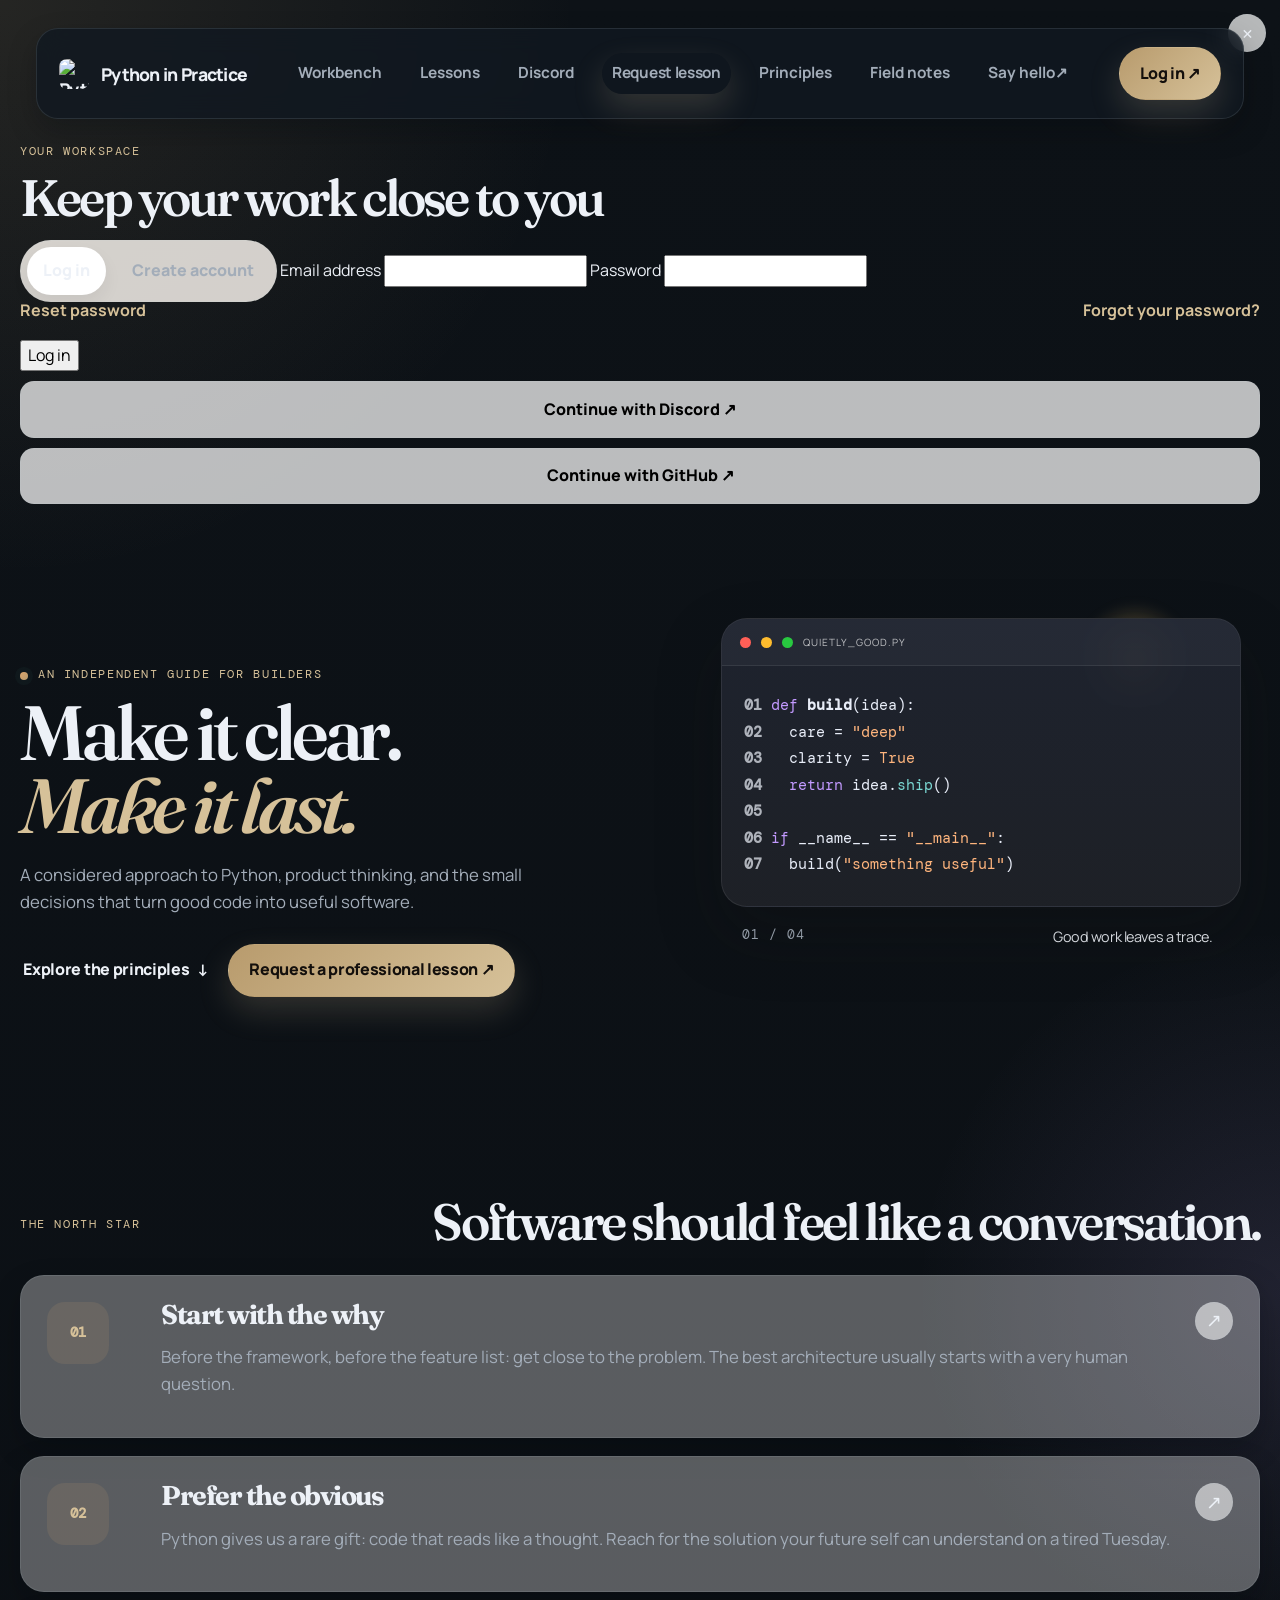
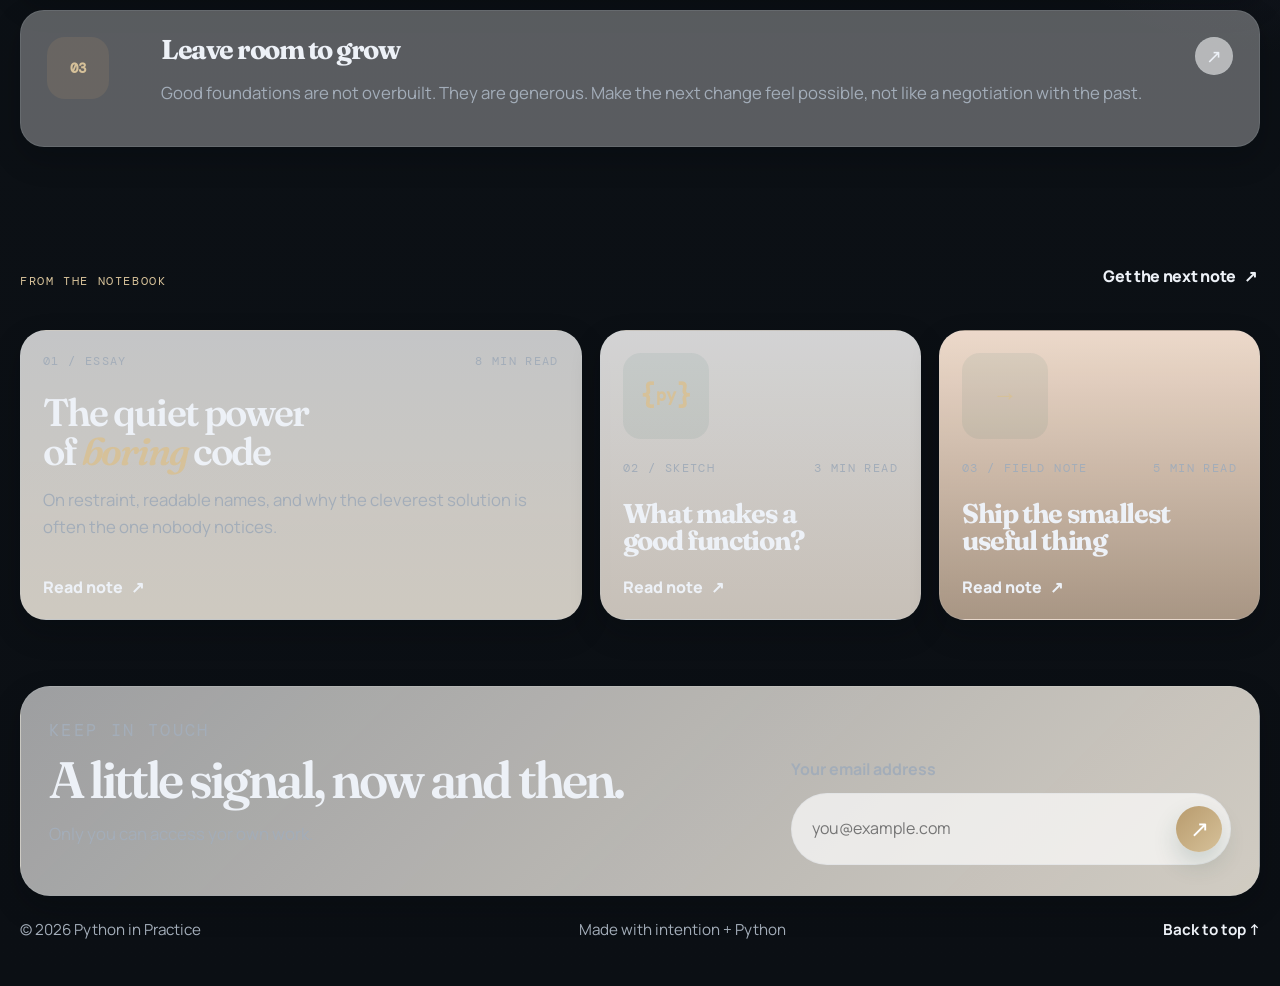
==== commit 8b347821: "styles.css fix, and page fixes hopefully" ====
--- a/index.html
+++ b/index.html
@@ -21,7 +21,7 @@
       <nav class="site-nav" aria-label="Main navigation">
         <a href="workbench.html">Workbench</a>
         <a href="lessons.html">Lessons</a>
-        <a href="https://code.pip.abrdns.com/templates/discord.html">Discord</a>
+        <a href="discord.html">Discord</a>
         <button class="nav-action nav-request" type="button" data-open-request>Request lesson</button>
         <a href="#principles">Principles</a>
         <a href="#field-notes">Field notes</a>
@@ -47,6 +47,13 @@
         <input id="auth-email" type="email" required autocomplete="email">
         <label for="auth-password">Password</label>
         <input id="auth-password" type="password" required minlength="8" autocomplete="current-password">
+        <div class="auth-links">
+          <button class="auth-reset-button" id="auth-reset-button" type="button">Reset password</button>
+          <button class="auth-reset-link" id="auth-reset-link" type="button">Forgot your password?</button>
+        </div>
+        <div class="auth-captcha" id="auth-captcha" aria-live="polite">
+          <div class="h-captcha" data-sitekey="01f4e24a-3376-48ca-85a2-7e069f0aa5de" data-theme="light"></div>
+        </div>
         <button id="auth-submit" type="submit">Log in</button><button class="discord-button" id="discord-login" type="button">Continue with Discord <span>↗</span></button><button class="github-button" id="github-login" type="button">Continue with GitHub <span>↗</span></button>
         <p class="auth-message" id="auth-message"></p>
       </form>
@@ -58,9 +65,12 @@
       <section class="hero section-pad">
         <div class="hero-copy reveal">
           <p class="eyebrow"><span class="eyebrow-dot"></span> An independent guide for builders</p>
-          <h1>Learn how to code in python!</h1>
-          <p class="hero-intro">A considered approach to Python.</p>
-          <a class="text-link" href="#principles">Explore the principles <span aria-hidden="true">↓</span></a>
+          <h1>Make it clear.<br><i>Make it last.</i></h1>
+          <p class="hero-intro">A considered approach to Python, product thinking, and the small decisions that turn good code into useful software.</p>
+          <div class="hero-actions">
+            <a class="text-link" href="#principles">Explore the principles <span aria-hidden="true">↓</span></a>
+            <button class="discord-request" type="button" data-open-request>Request a professional lesson <span aria-hidden="true">↗</span></button>
+          </div>
         </div>
         <div class="hero-art reveal" aria-label="Abstract illustration of a Python code window" role="img">
           <div class="art-sun"></div>
--- a/static/styles.css
+++ b/static/styles.css
@@ -1,85 +1,1433 @@
- .lesson-dialog label { display: block; margin-bottom: 7px; color: var(--muted); font: 10px var(--mono); text-transform: uppercase; }.lesson-answer { width: 100%; min-height: 120px; padding: 13px; resize: vertical; border: 1px solid var(--line); outline: 0; background: #fffdf8; color: var(--ink); font: 12px/1.7 var(--mono); }.lesson-answer:focus { border-color: var(--coral); }.lesson-check { width: 100%; margin-top: 10px; padding: 13px; border: 0; background: var(--ink); color: var(--paper); cursor: pointer; font: 600 11px var(--mono); }.lesson-feedback { min-height: 18px; margin: 11px 0 0; color: #bd5948; font: 11px var(--mono); }.lesson-feedback.is-correct { color: #448b75; }.lesson-start { margin-top: 17px; color: var(--muted); pointer-events: none; }.lesson-start.is-unlocked { color: var(--ink); pointer-events: auto; }
 :root {
-  --ink: #202321;
-  --muted: #6d716c;
-  --paper: #f3f1eb;
-  --line: #d7d4cb;
-  --coral: #ef765f;
-  --lavender: #c4b8df;
-  --teal: #b9d7ce;
-  --serif: "Fraunces", Georgia, serif;
-  --sans: "Manrope", Arial, sans-serif;
-  --mono: "DM Mono", monospace;
-}
-
-* { box-sizing: border-box; }
-html { scroll-behavior: smooth; }
-body { margin: 0; background: var(--paper); color: var(--ink); font-family: var(--sans); }
-body:before { content: ""; position: fixed; inset: 0; pointer-events: none; opacity: .22; background-image: url("data:image/svg+xml,%3Csvg viewBox='0 0 140 140' xmlns='http://www.w3.org/2000/svg'%3E%3Cfilter id='n'%3E%3CfeTurbulence type='fractalNoise' baseFrequency='.8' numOctaves='3' stitchTiles='stitch'/%3E%3C/filter%3E%3Crect width='100%25' height='100%25' filter='url(%23n)' opacity='.08'/%3E%3C/svg%3E"); z-index: 5; }
-a { color: inherit; text-decoration: none; }
-.page-shell { max-width: 1440px; margin: 0 auto; padding: 0 6.3vw; overflow: hidden; }
-.site-header { height: 100px; display: flex; align-items: center; justify-content: space-between; border-bottom: 1px solid var(--line); }
-.brand-lockup { display: inline-flex; flex-direction: column; align-items: flex-start; gap: 5px; }
-.brand-lockup img { display: block; width: 57px; height: auto; }
-.brand-lockup span { color: var(--ink); font: 700 10px var(--sans); letter-spacing: .02em; }
-.wordmark em { color: var(--muted); font-size: 10px; font-style: normal; text-transform: lowercase; font-weight: 500; }
-.wordmark-mark { display: grid; place-items: center; width: 37px; height: 37px; border: 1px solid var(--ink); border-radius: 50%; color: var(--coral); font-family: var(--mono); font-size: 13px; font-weight: 500; text-transform: none; }
-.account-area { display: flex; align-items: center; gap: 13px; margin-left: auto; margin-right: 28px; }.account-button, .logout-button { border: 0; background: transparent; color: var(--ink); cursor: pointer; font: 600 11px var(--mono); }.account-button { padding: 10px 13px; border: 1px solid var(--ink); }.account-button span { color: var(--coral); font-size: 16px; margin-left: 4px; }.account-button.signed-in { border-color: var(--teal); background: var(--teal); }.logout-button { padding: 5px 0; color: var(--muted); }.account-button:hover, .logout-button:hover { color: var(--coral); }
-.auth-panel { position: fixed; inset: 0; z-index: 10; display: none; place-items: center; padding: 20px; background: rgba(32,35,33,.45); }
-.auth-panel.open { display: grid; }
-.auth-box { position: relative; width: min(100%, 420px); padding: 36px; background: var(--paper); box-shadow: 14px 16px 0 var(--coral); }
-.auth-box h2 { margin: 0 0 22px; font-size: 3rem; }
-.auth-switcher { display: flex; gap: 22px; margin-bottom: 25px; border-bottom: 1px solid var(--line); }
-.auth-switch { padding: 0 0 10px; border: 0; border-bottom: 2px solid transparent; background: transparent; color: var(--muted); cursor: pointer; font: 11px var(--mono); }
-.auth-switch.active { border-bottom-color: var(--coral); color: var(--ink); }
-.auth-box label { display: block; margin: 14px 0 6px; color: var(--muted); font: 10px var(--mono); text-transform: uppercase; }
-.auth-box input { width: 100%; padding: 11px 0; border: 0; border-bottom: 1px solid var(--ink); background: transparent; font: 14px var(--sans); }
-.auth-box button { margin-top: 20px; padding: 12px; border: 0; background: var(--ink); color: var(--paper); cursor: pointer; font: 11px var(--mono); }
-.auth-close { float: right; margin: 0; padding: 0; background: transparent; color: var(--ink); font-size: 22px; }
-.auth-message { min-height: 18px; color: #bd5948; font: 11px var(--mono); }
-.discord-button, .github-button, .profile-logout, .auth-gate-button { width: 100%; margin-top: 10px; padding: 12px; border: 1px solid var(--ink); background: transparent; color: var(--ink); cursor: pointer; font: 11px var(--mono); }.discord-button span, .github-button span, .auth-gate-button span { float: right; color: var(--coral); }.profile-modal { position: fixed; inset: 0; z-index: 11; display: none; place-items: center; padding: 20px; background: rgba(32,35,33,.45); }.profile-modal.open { display: grid; }.profile-dialog { position: relative; width: min(100%, 420px); padding: 42px; background: var(--paper); box-shadow: 14px 16px 0 var(--teal); }.profile-dialog h2 { margin-bottom: 28px; font-size: 3.4rem; }.profile-email { margin-bottom: 8px; font: 15px var(--sans); word-break: break-word; }.profile-status { color: #448b75; font: 11px var(--mono); }.profile-logout { margin-top: 25px; background: var(--ink); color: var(--paper); }.auth-gate { position: fixed; inset: 0; z-index: 8; display: none; place-items: center; align-content: center; padding: 30px; background: var(--paper); text-align: center; }.auth-gate h2 { margin-bottom: 22px; font-size: clamp(3rem, 7vw, 6rem); }.auth-gate p:not(.eyebrow) { max-width: 320px; margin: 0 auto 25px; color: var(--muted); font-size: 14px; line-height: 1.7; }.auth-gate-button { width: auto; min-width: 255px; margin: 0; background: var(--ink); color: var(--paper); }.auth-required .auth-gate { display: grid; }.auth-required main, .auth-required .site-footer { visibility: hidden; pointer-events: none; }
-.site-nav { display: flex; align-items: center; gap: 38px; color: #555a54; font-size: 12px; }
-.site-nav a { transition: color .2s ease; }.site-nav a:hover, .site-nav a:last-child { color: var(--ink); }.site-nav a:last-child span { color: var(--coral); font-size: 16px; margin-left: 5px; }
-.lessons-page { min-height: calc(100vh - 100px); padding: 96px 0 120px; }.lessons-intro { display: flex; justify-content: space-between; align-items: end; gap: 40px; padding-bottom: 52px; border-bottom: 1px solid var(--ink); }.lessons-intro h1 { max-width: 680px; margin: 0; }.lessons-intro-copy { max-width: 300px; margin: 0 5vw 6px 0; color: var(--muted); font-size: 13px; line-height: 1.75; }.lesson-toolbar { display: grid; grid-template-columns: 1.4fr .7fr .7fr; gap: 12px; padding: 25px 0; border-bottom: 1px solid var(--line); }.lesson-control { min-width: 0; padding: 13px 14px; border: 1px solid var(--line); outline: 0; background: transparent; color: var(--ink); font: 11px var(--mono); }.lesson-control:focus { border-color: var(--coral); }.lesson-count { margin: 25px 0 13px; color: var(--muted); font: 10px var(--mono); text-transform: uppercase; }.lesson-grid { display: grid; grid-template-columns: repeat(3, 1fr); gap: 12px; }.lesson-card { min-height: 225px; padding: 24px; display: flex; flex-direction: column; border-top: 3px solid var(--teal); background: #ebe9e2; }.lesson-card:nth-child(3n + 2) { border-top-color: var(--lavender); }.lesson-card:nth-child(3n) { border-top-color: #f0b16d; }.lesson-number { color: var(--coral); font: 10px var(--mono); }.lesson-card h2 { margin: 28px 0 12px; font: 600 24px/1.05 var(--serif); letter-spacing: 0; }.lesson-card p { margin: 0; color: var(--muted); font-size: 12px; line-height: 1.6; }.lesson-meta { display: flex; justify-content: space-between; gap: 8px; margin-top: auto; padding-top: 20px; color: var(--muted); font: 9px var(--mono); text-transform: uppercase; }.lesson-pagination { display: flex; justify-content: center; align-items: center; gap: 17px; margin-top: 38px; }.lesson-pagination button { min-width: 36px; height: 36px; border: 1px solid var(--line); background: transparent; color: var(--ink); cursor: pointer; font: 10px var(--mono); }.lesson-pagination button.active, .lesson-pagination button:hover { border-color: var(--ink); background: var(--ink); color: var(--paper); }.lesson-pagination button:disabled { opacity: .35; cursor: default; }.lesson-page-label { color: var(--muted); font: 10px var(--mono); }
-.discord-page { min-height: calc(100vh - 100px); display: grid; place-items: center; padding: 100px 0 130px; }.discord-hero { width: min(100%, 900px); display: grid; grid-template-columns: 1fr .8fr; gap: 70px; align-items: center; }.discord-hero h1 { margin: 0 0 28px; }.discord-copy { max-width: 430px; color: var(--muted); font-size: 15px; line-height: 1.8; }.discord-join { display: inline-flex; align-items: center; justify-content: space-between; width: min(100%, 360px); margin-top: 28px; padding: 17px 20px; background: #5865f2; color: #fff; font: 600 12px var(--mono); }.discord-join span { font-size: 20px; }.discord-mark { display: grid; place-items: center; aspect-ratio: 1; background: var(--lavender); color: #5865f2; font: 700 clamp(5rem, 13vw, 10rem) var(--sans); box-shadow: 18px 20px 0 var(--teal); }
-.discord-request { display: inline-flex; justify-content: space-between; align-items: center; gap: 18px; width: min(100%, 360px); margin-top: 12px; padding: 14px 20px; border: 1px solid var(--ink); background: transparent; color: var(--ink); cursor: pointer; text-align: left; font: 600 11px var(--mono); }.discord-request span { color: var(--coral); font-size: 18px; }
-.nav-action { padding: 0; border: 0; background: transparent; color: inherit; cursor: pointer; font: inherit; }
-.nav-request { color: var(--ink) !important; font-weight: 700 !important; }
-.nav-request:hover, .nav-request:focus-visible { color: var(--coral) !important; outline: none; }
-.bots-page { min-height: calc(100vh - 100px); padding: 96px 0 120px; }.bots-intro { display: flex; justify-content: space-between; align-items: end; gap: 50px; padding-bottom: 52px; border-bottom: 1px solid var(--ink); }.bots-intro h1 { margin: 0; }.bots-intro > p { max-width: 300px; margin: 0 5vw 6px 0; color: var(--muted); font-size: 13px; line-height: 1.75; }.bot-grid { display: grid; grid-template-columns: repeat(3, 1fr); gap: 12px; margin-top: 25px; }.bot-card { min-height: 330px; padding: 26px; display: flex; flex-direction: column; }.bot-card-teal { background: var(--teal); }.bot-card-lavender { background: var(--lavender); }.bot-card-orange { background: #f0b16d; }.bot-index { color: var(--muted); font: 10px var(--mono); }.bot-card h2 { margin: auto 0 15px; font: 600 32px/.95 var(--serif); }.bot-card p { max-width: 250px; margin: 0 0 24px; font-size: 13px; line-height: 1.65; }.bot-card a { display: flex; justify-content: space-between; padding-top: 14px; border-top: 1px solid rgba(32,35,33,.35); font: 600 11px var(--mono); }.bot-card a span { color: var(--coral); font-size: 18px; }.bot-card a:hover span { transform: translate(3px, 3px); }.oauth-page { min-height: 100vh; display: grid; place-items: center; padding: 30px; }.oauth-shell { width: min(100%, 700px); }.oauth-card { padding: clamp(30px, 6vw, 64px); background: #ebe9e2; box-shadow: 18px 20px 0 var(--teal); }.oauth-card h1 { margin-bottom: 27px; font-size: clamp(3rem, 7vw, 5.8rem); }.oauth-copy { max-width: 400px; margin-bottom: 36px; color: var(--muted); font-size: 14px; line-height: 1.75; }.oauth-permissions { margin: 0 0 32px; padding: 0; list-style: none; border-top: 1px solid var(--ink); }.oauth-permissions li { display: flex; gap: 20px; padding: 19px 0; border-bottom: 1px solid var(--line); }.oauth-permissions li > span { color: var(--coral); font: 10px var(--mono); }.oauth-permissions strong, .oauth-permissions small { display: block; }.oauth-permissions strong { margin-bottom: 5px; font: 600 15px var(--sans); }.oauth-permissions small { color: var(--muted); font-size: 12px; line-height: 1.5; }.oauth-actions { display: flex; align-items: center; gap: 24px; }.oauth-accept { display: flex; justify-content: space-between; min-width: 230px; padding: 14px 17px; border: 0; background: var(--ink); color: var(--paper); cursor: pointer; font: 600 11px var(--mono); }.oauth-accept span { color: var(--coral); font-size: 17px; }.oauth-cancel { color: var(--muted); font: 11px var(--mono); }.oauth-accept:hover, .oauth-accept:focus-visible { background: var(--coral); color: var(--ink); outline: none; }
- .discord-join, .discord-request { transition: transform .2s ease, box-shadow .2s ease, background-color .2s ease; }.discord-join:hover, .discord-request:hover, .discord-join:focus-visible, .discord-request:focus-visible { transform: translate(-3px, -3px); box-shadow: 6px 6px 0 var(--ink); outline: none; }.discord-request:hover, .discord-request:focus-visible { background: var(--teal); }.discord-page .discord-copy { margin-bottom: 0; }.lesson-dialog .request-form { border-top-color: var(--line); }.lesson-dialog .request-field label { color: var(--ink); }
-@media (max-width: 700px) { .bots-page { padding: 70px 0 90px; }.bots-intro { display: block; }.bots-intro > p { margin: 25px 0 0; }.bot-grid { display: block; }.bot-card { min-height: 290px; margin-bottom: 12px; }.oauth-page { padding: 18px; }.oauth-card { padding: 30px 22px; box-shadow: 8px 10px 0 var(--teal); }.oauth-card h1 { font-size: 3rem; }.oauth-actions { align-items: stretch; flex-direction: column; gap: 16px; }.oauth-accept { width: 100%; } }
-.lesson-modal { width: min(92vw, 620px); max-height: 90vh; padding: 0; border: 0; background: transparent; }.lesson-modal::backdrop { background: rgba(32,35,33,.48); }.lesson-dialog { position: relative; max-height: 90vh; overflow-y: auto; padding: 42px; background: var(--paper); box-shadow: 14px 16px 0 var(--teal); }.lesson-dialog h2 { margin-bottom: 25px; font-size: 3.4rem; }.lesson-close { position: absolute; top: 14px; right: 18px; border: 0; background: transparent; color: var(--muted); cursor: pointer; font: 24px var(--sans); }.lesson-dialog .request-field { padding: 15px 0; }.lesson-dialog .request-submit { margin-bottom: 0; }
-.hero-actions { display: flex; flex-wrap: wrap; align-items: center; gap: 18px 20px; margin-top: 6px; }
-.request-page { min-height: calc(100vh - 100px); padding: 96px 0 120px; }.request-layout { display: grid; grid-template-columns: .8fr 1.2fr; gap: 9vw; max-width: 1050px; margin: 0 auto; }.request-intro h1 { margin-bottom: 30px; }.request-intro > p:not(.eyebrow) { max-width: 330px; margin-bottom: 30px; color: var(--muted); font-size: 14px; line-height: 1.8; }.request-form { padding-top: 2px; border-top: 1px solid var(--ink); }.request-field { padding: 22px 0; border-bottom: 1px solid var(--line); }.request-field label { display: block; margin-bottom: 10px; color: var(--muted); font: 10px var(--mono); text-transform: uppercase; }.request-field label span { color: var(--coral); }.request-field input, .request-field select, .request-field textarea { width: 100%; border: 0; outline: 0; background: transparent; color: var(--ink); font: 14px/1.6 var(--sans); }.request-field input, .request-field select { padding: 5px 0; }.request-field textarea { min-height: 75px; padding: 5px 0; resize: vertical; }.request-field input:focus, .request-field select:focus, .request-field textarea:focus { box-shadow: 0 1px 0 var(--coral); }.request-field small { display: block; margin-top: 8px; color: var(--muted); font-size: 11px; }.request-submit { display: flex; justify-content: space-between; width: 100%; margin-top: 25px; padding: 15px 18px; border: 0; background: var(--ink); color: var(--paper); cursor: pointer; font: 600 11px var(--mono); }.request-submit span { color: var(--coral); font-size: 18px; }.request-notice { margin-bottom: 20px; padding: 14px 16px; font: 11px/1.6 var(--mono); }.request-success { background: var(--teal); }.request-error { background: #f3c0b4; color: #7a3026; }
-.menu-toggle { display: none; background: none; border: 0; color: var(--ink); font: 500 12px var(--mono); }
-.menu-toggle span { color: var(--coral); font-size: 17px; margin-left: 5px; }
-.section-pad { padding: 126px 0; }.hero { min-height: 650px; display: grid; grid-template-columns: 1fr .9fr; align-items: center; gap: 5vw; padding-top: 96px; }
-.eyebrow { margin: 0 0 26px; color: var(--muted); font: 500 10px var(--mono); letter-spacing: .08em; text-transform: uppercase; }.eyebrow-dot { display: inline-block; width: 7px; height: 7px; margin-right: 9px; border-radius: 50%; background: var(--coral); }
-h1, h2, h3, p { margin-top: 0; }h1, h2 { font: 600 clamp(3.5rem, 7vw, 7rem)/.88 var(--serif); letter-spacing: -.03em; }h1 i, h2 i { color: var(--coral); font-style: italic; font-weight: 500; }
-.hero-intro { max-width: 370px; margin: 34px 0 32px; color: var(--muted); font-size: 15px; line-height: 1.75; }.hero-actions { display: flex; flex-wrap: wrap; align-items: center; gap: 18px 20px; margin-top: 6px; }.text-link { display: inline-flex; gap: 20px; align-items: center; padding-bottom: 8px; border-bottom: 1px solid var(--ink); font-size: 12px; font-weight: 700; }.text-link span { color: var(--coral); font-size: 18px; transition: transform .2s ease; }.text-link:hover span { transform: translate(3px, 3px); }
-.hero-art { position: relative; min-height: 440px; background: var(--lavender); }.art-sun { position: absolute; top: 37px; right: 11%; width: 94px; height: 94px; border-radius: 50%; background: var(--coral); }.code-card { position: absolute; z-index: 1; top: 94px; left: 8%; width: 86%; background: #fbfaf5; box-shadow: 15px 18px 0 rgba(32,35,33,.1); }.window-bar { display: flex; align-items: center; gap: 5px; height: 35px; padding: 0 13px; border-bottom: 1px solid var(--line); }.window-bar span { width: 6px; height: 6px; border-radius: 50%; background: var(--coral); }.window-bar span:nth-child(2) { background: #b7d8ad; }.window-bar span:nth-child(3) { background: #e7c27a; }.window-bar small { margin-left: auto; color: var(--muted); font: 9px var(--mono); }.code-lines { padding: 25px 23px 27px; font: 11px/2 var(--mono); }.code-lines p { margin: 0; }.code-lines b { display: inline-block; width: 25px; color: #b7b7b0; font-weight: 400; }.purple { color: #8b6eaf; }.orange { color: #d36c4d; }.teal { color: #4e9b88; }.code-lines strong { color: #397b70; font-weight: 500; }.code-lines .blank { height: 12px; }.art-caption { position: absolute; right: 8%; bottom: 26px; left: 8%; display: flex; justify-content: space-between; color: #675d7d; font: 10px/1.5 var(--mono); text-transform: uppercase; }.art-caption span:last-child { text-align: right; text-transform: none; font-family: var(--sans); }
-.workbench { display: grid; grid-template-columns: .75fr 1.25fr; gap: 8vw; border-top: 1px solid var(--line); }.workbench-intro h2 { margin-bottom: 27px; font-size: clamp(2.8rem, 5vw, 5.2rem); }.workbench-intro > p:last-child { max-width: 290px; margin-bottom: 0; color: var(--muted); font-size: 13px; line-height: 1.7; }.playground { overflow: hidden; background: #252725; color: #f3f1eb; box-shadow: 14px 16px 0 var(--lavender); }.playground-top { display: flex; justify-content: space-between; align-items: center; padding: 15px 19px; border-bottom: 1px solid #474b47; color: #babeb7; font: 10px var(--mono); }.status-dot { display: inline-block; width: 7px; height: 7px; margin-right: 8px; border-radius: 50%; background: #dfb16c; }.status-dot.ready { background: #75bf9e; }.file-label { color: #81877f; }.sr-only { position: absolute; width: 1px; height: 1px; overflow: hidden; clip: rect(0, 0, 0, 0); }.playground textarea { display: block; width: 100%; min-height: 235px; padding: 24px 20px; resize: vertical; border: 0; outline: 0; background: #1d201e; color: #d9c9ed; font: 12px/1.85 var(--mono); tab-size: 4; }.playground textarea:focus { box-shadow: inset 0 0 0 1px var(--coral); }.playground-actions { display: flex; align-items: center; gap: 17px; padding: 14px 19px; border-top: 1px solid #474b47; }.run-button, .reset-button { border: 0; font: 600 11px var(--mono); cursor: pointer; }.run-button { padding: 11px 15px; background: var(--coral); color: var(--ink); }.run-button:disabled { cursor: wait; opacity: .65; }.run-button span { margin-right: 5px; font-size: 9px; }.reset-button { padding: 9px 0; background: transparent; color: #c7cbc3; }.shortcut { margin-left: auto; color: #747a72; font: 9px var(--mono); }.spinner { display: inline-block; width: 9px; height: 9px; margin-right: 5px; border: 1px solid var(--ink); border-top-color: transparent; border-radius: 50%; animation: spin .7s linear infinite; }.output-panel { margin: 0 19px 19px; padding: 14px 15px; min-height: 93px; background: #303431; }.output-label { margin-bottom: 10px; color: #90968d; font: 9px var(--mono); text-transform: uppercase; }.output-label span { float: right; color: #75bf9e; }.output-panel pre { margin: 0; white-space: pre-wrap; color: #d7ded4; font: 11px/1.6 var(--mono); }.output-panel pre.error { color: #f19a84; }@keyframes spin { to { transform: rotate(360deg); } }
-.principles { display: grid; grid-template-columns: .8fr 1.2fr; gap: 8vw; border-top: 1px solid var(--line); }.section-heading h2 { margin: 0; font-size: clamp(2.7rem, 5vw, 5.2rem); }.principle-list { border-top: 1px solid var(--ink); }.principle { display: grid; grid-template-columns: 45px 1fr 25px; gap: 18px; padding: 27px 0 31px; border-bottom: 1px solid var(--line); }.principle-number, .note-meta { color: var(--coral); font: 10px var(--mono); }.principle h3 { margin-bottom: 10px; font: 600 22px var(--serif); }.principle p { max-width: 460px; margin-bottom: 0; color: var(--muted); font-size: 13px; line-height: 1.7; }.principle-arrow { align-self: start; font-size: 19px; }.field-notes { border-top: 1px solid var(--line); }.notes-top { display: flex; justify-content: space-between; align-items: baseline; }.notes-top .eyebrow { margin-bottom: 0; }.note-grid { display: grid; grid-template-columns: 1.3fr 1fr 1fr; gap: 15px; margin-top: 45px; }.note-card { min-height: 365px; padding: 29px; display: flex; flex-direction: column; }.note-feature { background: var(--teal); }.note-small { background: var(--lavender); }.orange-card { background: #f0b16d; }.note-meta { display: flex; justify-content: space-between; color: var(--ink); }.note-card h2 { margin-top: auto; margin-bottom: 18px; font-size: clamp(2.6rem, 4vw, 4.5rem); }.note-card h3 { margin-top: auto; margin-bottom: 20px; font: 600 29px/.98 var(--serif); }.note-card p { max-width: 330px; margin-bottom: 26px; font-size: 13px; line-height: 1.65; }.note-card a { display: flex; justify-content: space-between; padding-top: 14px; border-top: 1px solid rgba(32,35,33,.4); font: 600 11px var(--mono); }.note-graphic { height: 60px; color: rgba(32,35,33,.35); font: 48px var(--serif); }.note-graphic span { color: var(--coral); }
-.contact { display: grid; grid-template-columns: 1fr 1fr; gap: 10vw; align-items: end; border-top: 1px solid var(--line); }.contact h2 { margin-bottom: 27px; font-size: clamp(3rem, 5vw, 5.3rem); }.contact-copy > p:last-child { max-width: 315px; margin-bottom: 0; color: var(--muted); font-size: 13px; line-height: 1.7; }.signup-form { padding-bottom: 11px; }.signup-form label { display: block; margin-bottom: 12px; font: 10px var(--mono); color: var(--muted); text-transform: uppercase; }.input-row { display: flex; border-bottom: 1px solid var(--ink); }.input-row input { flex: 1; min-width: 0; padding: 13px 0; border: 0; outline: 0; background: transparent; color: var(--ink); font: 15px var(--sans); }.input-row input::placeholder { color: #999b95; }.input-row button { width: 45px; border: 0; background: none; color: var(--coral); font-size: 25px; cursor: pointer; }.form-success { margin-top: 14px; color: #448b75; font: 12px var(--mono); }.site-footer { display: flex; justify-content: space-between; padding: 26px 0 34px; border-top: 1px solid var(--line); color: var(--muted); font: 10px var(--mono); }.site-footer a { color: var(--ink); }
-.reveal { animation: rise .8s both; }.hero-copy { animation-delay: .08s; }.hero-art { animation-delay: .18s; }.principle:nth-child(2) { animation-delay: .1s; }.principle:nth-child(3) { animation-delay: .2s; }.note-card:nth-child(2) { animation-delay: .1s; }.note-card:nth-child(3) { animation-delay: .2s; } @keyframes rise { from { opacity: 0; transform: translateY(16px); } to { opacity: 1; transform: translateY(0); } }
-@media (max-width: 700px) { .page-shell { padding: 0 20px; }.site-header { height: 78px; }.site-nav { position: absolute; top: 78px; right: 20px; left: 20px; z-index: 3; display: none; padding: 20px; flex-direction: column; align-items: flex-start; gap: 18px; background: var(--paper); border: 1px solid var(--line); }.site-nav.is-open { display: flex; }.menu-toggle { display: block; }.section-pad { padding: 80px 0; }.hero { display: block; min-height: auto; padding-top: 76px; }.hero h1 { font-size: clamp(3.5rem, 17vw, 6rem); }.hero-art { min-height: 340px; margin-top: 70px; }.code-card { top: 68px; left: 5%; width: 90%; }.code-lines { padding: 17px 12px; font-size: 8px; }.code-lines b { width: 20px; }.workbench, .principles, .contact { display: block; }.workbench-intro { margin-bottom: 54px; }.workbench-intro h2 { font-size: 3.3rem; }.playground { box-shadow: 8px 10px 0 var(--lavender); }.playground textarea { min-height: 220px; font-size: 10px; }.shortcut { display: none; }.section-heading { margin-bottom: 54px; }.principles h2 { font-size: 3.3rem; }.principle { grid-template-columns: 32px 1fr 20px; gap: 8px; }.principle h3 { font-size: 20px; }.note-grid { display: block; }.note-card { min-height: 330px; margin-bottom: 12px; }.note-card h2 { font-size: 3.2rem; }.contact-copy { margin-bottom: 54px; }.contact h2 { font-size: 3.5rem; }.site-footer { gap: 18px; flex-wrap: wrap; line-height: 1.5; }.request-page { padding: 70px 0 90px; }.request-layout { display: block; }.request-intro { margin-bottom: 55px; }.request-intro h1 { font-size: 3.5rem; }.discord-hero { display: block; }.discord-mark { max-width: 360px; margin-top: 70px; }.lesson-modal { width: calc(100vw - 24px); }.lesson-dialog { padding: 32px 20px 24px; }.lesson-dialog h2 { font-size: 2.7rem; } }
-
-/* IDE workspace */
-.workbench { display: block; margin-right: calc(-6.3vw); margin-left: calc(-6.3vw); padding-right: 6.3vw; padding-left: 6.3vw; background: #e9e7e0; }
-\.workbench-heading { display: flex; align-items: end; justify-content: space-between; margin-bottom: 42px; }
-.workbench-heading h2 { margin: 0; font-size: clamp(3rem, 5vw, 5.4rem); }
-.workbench-heading > p { max-width: 270px; margin: 0 7vw 5px 0; color: var(--muted); font-size: 13px; line-height: 1.7; }
-.playground { width: 100%; min-height: 700px; box-shadow: 18px 20px 0 var(--lavender); }
-.ide-titlebar { display: flex; align-items: center; justify-content: space-between; height: 48px; padding: 0 18px; background: #303331; color: #b8beb8; font: 10px var(--mono); }
-.traffic-lights { display: flex; gap: 7px; }.traffic-lights span { width: 10px; height: 10px; border-radius: 50%; background: #ec7662; }.traffic-lights span:nth-child(2) { background: #e4be6d; }.traffic-lights span:nth-child(3) { background: #76b696; }.ide-title { margin-left: 70px; }.ide-title b { color: #68716a; font-weight: 400; }.ide-actions { color: #828981; font-size: 13px; }
-.ide-body { display: flex; min-height: 605px; background: #1e2020; }.file-rail { position: relative; width: 230px; flex: 0 0 230px; padding: 22px 0; border-right: 1px solid #353a37; color: #89918a; font: 10px var(--mono); }.rail-heading { padding: 0 22px 22px; color: #d3d8d1; font-size: 10px; letter-spacing: .1em; }.project-name { padding: 9px 22px; color: #c6ccc5; font-size: 9px; }.project-name span { color: var(--coral); }.file-item { padding: 10px 22px 10px 42px; color: #8f9890; }.file-item.active { background: #343936; color: #f3f1eb; border-left: 2px solid var(--coral); padding-left: 40px; }.python-file { color: #e8c16e; }.text-file { color: #6eb3d0; }.folder-file { color: #9ca59c; }.rail-footer { position: absolute; right: 0; bottom: 24px; left: 22px; color: #69736b; line-height: 2.6; }
-.file-menu { position: absolute; z-index: 2; top: 75px; left: 42px; width: 150px; padding: 5px 0; background: #303331; border: 1px solid #4a514b; box-shadow: 8px 8px 0 rgba(0,0,0,.2); }.file-menu button { display: block; width: 100%; padding: 9px 12px; border: 0; background: transparent; color: #dce2db; text-align: left; cursor: pointer; font: 10px var(--mono); }.file-menu button:hover { background: #3b423d; color: #fff; }.file-menu button[data-action="delete"] { color: #f19a84; }
-.editor-column { display: flex; min-width: 0; flex: 1; flex-direction: column; }.editor-tabs { display: flex; height: 43px; background: #292c2a; border-bottom: 1px solid #3a3e3a; }.editor-tab { display: flex; align-items: center; gap: 9px; padding: 0 17px; color: #8f9790; border-right: 1px solid #3a3e3a; font: 10px var(--mono); }.editor-tab.active { background: #1e2020; color: #e4e8e1; border-top: 2px solid var(--coral); }.tab-close { margin-left: 13px; color: #7b847b; font-size: 16px; }.editor-tab-add { padding: 11px 16px; color: #778078; font-size: 17px; }.CodeMirror { flex: 0 0 370px; height: 370px; background: #1e2020; color: #d7ded5; font: 13px/1.75 var(--mono); }.CodeMirror-gutters { background: #1e2020; border-right: 0; }.CodeMirror-linenumber { padding: 0 18px 0 12px; color: #566058; }.CodeMirror-cursor { border-left: 2px solid var(--coral); }.cm-s-material-palenight .cm-keyword { color: #c792ea; }.cm-s-material-palenight .cm-def { color: #82aaff; }.cm-s-material-palenight .cm-string { color: #c3e88d; }.cm-s-material-palenight .cm-variable { color: #f07178; }.cm-s-material-palenight .cm-comment { color: #69766d; }.cm-s-material-palenight .cm-number { color: #f78c6c; }
-.playground-actions { min-height: 49px; }.branch-label { color: #788278; font: 10px var(--mono); }.terminal-symbol { color: var(--coral); font-size: 13px; }.output-panel { flex: 1; min-height: 120px; margin-top: 0; }.ide-statusbar { display: flex; justify-content: space-between; padding: 8px 17px; background: #397b70; color: #dce9e2; font: 9px var(--mono); }
-.file-item, .editor-tab, .editor-tab-add { appearance: none; border: 0; border-radius: 0; cursor: pointer; font-family: var(--mono); }.file-item { display: block; width: 100%; text-align: left; }.file-item:hover { background: #2b302d; color: #eef1eb; }.editor-tab { background: transparent; }.editor-tab-add { background: transparent; }
-.auth-modal { position: fixed; inset: 0; z-index: 10; display: none; place-items: center; overflow-y: auto; padding: 20px; background: rgba(32,35,33,.45); }.auth-modal.open { display: grid; }.auth-dialog { position: relative; width: min(100%, 440px); max-height: min(90vh, 720px); margin: auto; overflow-y: auto; padding: 42px; background: var(--paper); box-shadow: 14px 16px 0 var(--coral); }.auth-dialog h2 { margin-bottom: 29px; font-size: 3.4rem; }.auth-close { position: absolute; top: 16px; right: 18px; border: 0; background: transparent; color: var(--muted); font: 24px var(--sans); cursor: pointer; }.auth-switcher { display: flex; gap: 22px; margin-bottom: 25px; border-bottom: 1px solid var(--line); }.auth-switch { padding: 0 0 10px; border: 0; border-bottom: 2px solid transparent; background: transparent; color: var(--muted); cursor: pointer; font: 11px var(--mono); }.auth-switch.active { border-bottom-color: var(--coral); color: var(--ink); }.auth-dialog label { display: block; margin: 17px 0 7px; color: var(--muted); font: 10px var(--mono); text-transform: uppercase; }.auth-dialog input { width: 100%; padding: 12px 0; border: 0; border-bottom: 1px solid var(--ink); outline: 0; background: transparent; color: var(--ink); font: 15px var(--sans); }.auth-links { display: flex; flex-direction: column; align-items: flex-start; gap: 8px; margin-top: 12px; }.auth-reset-button { padding: 10px 14px; border: 1px solid var(--ink); background: var(--paper); color: var(--ink); cursor: pointer; font: 600 11px var(--mono); transition: background .2s ease, color .2s ease; }.auth-reset-button:hover, .auth-reset-button:focus-visible { background: var(--ink); color: var(--paper); outline: none; }.auth-reset-link { padding: 0; border: 0; background: transparent; color: var(--coral); cursor: pointer; font: 600 11px var(--mono); text-decoration: underline; text-underline-offset: 2px; }.auth-captcha { margin-top: 20px; display: flex; justify-content: center; min-height: 72px; }.auth-captcha .h-captcha { width: 100%; max-width: 300px; }.auth-submit { width: 100%; margin-top: 27px; padding: 14px; border: 0; background: var(--ink); color: var(--paper); cursor: pointer; font: 600 11px var(--mono); }.auth-submit span { float: right; color: var(--coral); font-size: 17px; }.auth-submit:disabled { opacity: .55; cursor: wait; }.auth-message { min-height: 16px; margin: 13px 0 0; color: #bd5948; font: 11px var(--mono); }
-@media (max-width: 700px) { .auth-modal { padding: 12px 12px 40px; }.auth-dialog { width: min(100%, 360px); max-height: 84vh; padding: 32px 20px 24px; } .auth-dialog h2 { font-size: 2.7rem; } .workbench { margin-right: -20px; margin-left: -20px; padding-right: 20px; padding-left: 20px; }.workbench-heading { display: block; margin-bottom: 35px; }.workbench-heading > p { margin: 25px 0 0; }.playground { min-height: 590px; box-shadow: 8px 10px 0 var(--lavender); }.ide-title { margin-left: 0; }.ide-actions { display: none; }.file-rail { width: 46px; flex-basis: 46px; padding-top: 19px; }.rail-heading, .project-name, .file-item { overflow: hidden; width: 46px; padding-right: 0; padding-left: 16px; white-space: nowrap; }.file-item.active { padding-left: 14px; }.rail-footer { left: 14px; font-size: 0; }.rail-footer:first-letter { font-size: 14px; }.CodeMirror { flex-basis: 290px; height: 290px; font-size: 10px; }.CodeMirror-linenumber { padding-right: 10px; padding-left: 6px; }.playground-actions { flex-wrap: wrap; gap: 11px; }.shortcut { display: none; }.ide-statusbar span:nth-child(2) { display: none; } }
-
-.lesson-card { cursor: pointer; transition: transform .2s ease, box-shadow .2s ease; }.lesson-card:hover, .lesson-card:focus-visible { transform: translateY(-4px); box-shadow: 8px 8px 0 var(--lavender); outline: none; }.lesson-modal { position: fixed; inset: 0; z-index: 20; display: none; overflow-y: auto; padding: 24px; background: rgba(32,35,33,.55); }.lesson-modal.open { display: block; }.lesson-dialog { position: relative; width: min(100%, 620px); height: calc(100vh - 48px); max-height: calc(100vh - 48px); margin: 0 auto; overflow-y: scroll; padding: 42px; background: var(--paper); box-shadow: 14px 16px 0 var(--coral); }.lesson-modal-close { position: absolute; top: 14px; right: 18px; border: 0; background: transparent; color: var(--muted); font: 26px var(--sans); cursor: pointer; }.lesson-dialog h2 { margin-bottom: 20px; font-size: clamp(2.4rem, 5vw, 4.5rem); }.lesson-modal-detail { color: var(--muted); font-size: 14px; line-height: 1.7; }.lesson-example { margin: 26px 0; padding: 18px; overflow-x: auto; background: #252725; color: #d9e6d8; font: 12px/1.7 var(--mono); }.lesson-start { display: flex; justify-content: space-between; padding-top: 15px; border-top: 1px solid var(--line); font: 600 11px var(--mono); }.lesson-start span { color: var(--coral); font-size: 18px; }
-dialog.lesson-modal:not([open]) { display: none; } dialog.lesson-modal[open] { display: block; }
+  --bg: #0b0f14;
+  --bg-strong: #111821;
+  --panel: rgba(17, 24, 33, 0.82);
+  --panel-strong: #121a24;
+  --panel-alt: #101820;
+  --ink: #edf1f7;
+  --muted: #a3adb9;
+  --line: rgba(195, 205, 218, 0.13);
+  --line-strong: rgba(195, 205, 218, 0.2);
+  --shadow: 0 22px 60px rgba(2, 6, 12, 0.52);
+  --shadow-soft: 0 12px 28px rgba(2, 6, 12, 0.26);
+  --brand: #b89b6d;
+  --brand-deep: #d6c199;
+  --brand-soft: rgba(184, 155, 109, 0.15);
+  --orange: #dca56d;
+  --orange-soft: rgba(220, 165, 109, 0.12);
+  --amber: #f1d7a0;
+  --red: #d77d6e;
+  --purple: #b7a0f2;
+  --purple-soft: rgba(183, 160, 242, 0.12);
+  --code-bg: #101722;
+  --code-text: #e8edf8;
+  --success: #8accaa;
+  --warning: #f0c686;
+  --max-width: 1240px;
+}
+
+* {
+  box-sizing: border-box;
+}
+
+html {
+  scroll-behavior: smooth;
+}
+
+body {
+  margin: 0;
+  font-family: "Manrope", "Segoe UI", sans-serif;
+  background:
+    radial-gradient(circle at top left, rgba(184, 155, 109, 0.14), transparent 20%),
+    radial-gradient(circle at right center, rgba(183, 160, 242, 0.12), transparent 20%),
+    linear-gradient(180deg, #0d1217 0%, var(--bg) 100%);
+  color: var(--ink);
+  line-height: 1.6;
+}
+
+img {
+  max-width: 100%;
+  display: block;
+}
+
+a {
+  color: inherit;
+  text-decoration: none;
+}
+
+button,
+input,
+select,
+textarea {
+  font: inherit;
+}
+
+button {
+  cursor: pointer;
+}
+
+.page-shell {
+  width: min(var(--max-width), calc(100% - 32px));
+  margin: 0 auto;
+  padding: 28px 0 36px;
+}
+
+.site-header {
+  position: sticky;
+  top: 12px;
+  z-index: 20;
+  display: flex;
+  align-items: center;
+  justify-content: space-between;
+  gap: 22px;
+  width: min(var(--max-width), calc(100% - 32px));
+  margin: 0 auto 18px;
+  padding: 18px 22px;
+  border: 1px solid var(--line);
+  border-radius: 22px;
+  background: rgba(17, 24, 33, 0.8);
+  backdrop-filter: blur(12px);
+  box-shadow: var(--shadow-soft);
+}
+
+.brand-lockup {
+  display: inline-flex;
+  align-items: center;
+  gap: 12px;
+  font-weight: 800;
+  letter-spacing: -0.04em;
+  font-size: 1.1rem;
+}
+
+.brand-lockup img {
+  width: 30px;
+  height: 30px;
+  object-fit: contain;
+  border-radius: 8px;
+}
+
+.site-nav {
+  display: flex;
+  align-items: center;
+  justify-content: center;
+  flex-wrap: wrap;
+  gap: 12px 18px;
+  font-size: 0.96rem;
+  color: var(--muted);
+}
+
+.site-nav a,
+.site-nav button {
+  position: relative;
+  display: inline-flex;
+  align-items: center;
+  padding: 8px 10px;
+  border: 0;
+  background: transparent;
+  color: var(--muted);
+  font-weight: 700;
+  transition: color 160ms ease, background-color 160ms ease, transform 160ms ease;
+}
+
+.site-nav a:hover,
+.site-nav button:hover,
+.site-nav a:focus-visible,
+.site-nav button:focus-visible {
+  color: var(--ink);
+  background: rgba(255, 255, 255, 0.04);
+  border-radius: 999px;
+  outline: none;
+}
+
+.nav-action,
+.text-link,
+.discord-request,
+.auth-submit,
+.profile-logout,
+.run-button,
+.lesson-check,
+.lesson-start,
+.account-button,
+.logout-button,
+.auth-gate-button,
+.site-button {
+  border: 1px solid transparent;
+  border-radius: 999px;
+  transition: transform 180ms ease, box-shadow 180ms ease, border-color 180ms ease;
+}
+
+.nav-action,
+.discord-request,
+.auth-submit,
+.run-button,
+.lesson-check,
+.site-button,
+.account-button,
+.auth-gate-button {
+  background: linear-gradient(135deg, var(--brand) 0%, var(--brand-deep) 100%);
+  color: #130f0c;
+  box-shadow: 0 14px 32px rgba(214, 193, 153, 0.18);
+}
+
+.nav-request,
+.discord-request,
+.auth-submit,
+.run-button,
+.lesson-check,
+.account-button {
+  padding: 0.8rem 1.25rem;
+  font-weight: 800;
+  letter-spacing: -0.02em;
+}
+
+.account-area {
+  display: flex;
+  align-items: center;
+  gap: 10px;
+}
+
+.logout-button,
+.profile-logout {
+  padding: 0.7rem 1rem;
+  background: rgba(28, 27, 26, 0.04);
+  color: var(--ink);
+  border: 1px solid var(--line);
+  font-weight: 700;
+}
+
+.menu-toggle {
+  display: none;
+  border: 1px solid var(--line);
+  border-radius: 999px;
+  padding: 0.75rem 1rem;
+  background: rgba(255, 255, 255, 0.72);
+  color: var(--ink);
+  font-weight: 700;
+}
+
+main {
+  display: block;
+}
+
+.section-pad {
+  padding: 52px 0;
+}
+
+.hero {
+  display: grid;
+  grid-template-columns: minmax(0, 1.08fr) minmax(300px, 0.92fr);
+  gap: 28px;
+  align-items: center;
+  padding-top: 24px;
+}
+
+.eyebrow {
+  margin: 0 0 12px;
+  display: inline-flex;
+  align-items: center;
+  gap: 10px;
+  font-family: "DM Mono", "SFMono-Regular", monospace;
+  font-size: 0.72rem;
+  letter-spacing: 0.14em;
+  text-transform: uppercase;
+  color: var(--brand-deep);
+}
+
+.eyebrow-dot {
+  width: 8px;
+  height: 8px;
+  display: inline-block;
+  border-radius: 50%;
+  background: linear-gradient(135deg, var(--orange), var(--brand));
+  box-shadow: 0 0 0 5px rgba(47, 102, 91, 0.09);
+}
+
+h1,
+h2,
+h3,
+h4 {
+  margin: 0;
+  color: var(--ink);
+  letter-spacing: -0.055em;
+  line-height: 0.95;
+}
+
+h1 {
+  font-family: "Fraunces", Georgia, serif;
+  font-size: clamp(3.25rem, 6vw, 6rem);
+  font-weight: 600;
+}
+
+h1 i,
+h2 i {
+  font-style: italic;
+  color: var(--brand-deep);
+}
+
+h2 {
+  font-family: "Fraunces", Georgia, serif;
+  font-size: clamp(2.4rem, 4vw, 4rem);
+  font-weight: 600;
+}
+
+.hero-copy,
+.contact-copy,
+.workbench-heading,
+.lessons-intro {
+  max-width: 640px;
+}
+
+.hero-intro,
+.contact-copy p,
+.lessons-intro-copy,
+.workbench-heading p,
+.note-card p,
+.principle p,
+.lesson-card p,
+.lesson-modal-detail,
+.auth-gate p,
+.profile-status,
+.profile-email {
+  color: var(--muted);
+  font-size: 1.05rem;
+}
+
+.hero-intro {
+  margin-top: 1.2rem;
+  max-width: 34rem;
+}
+
+.hero-actions {
+  display: flex;
+  flex-wrap: wrap;
+  align-items: center;
+  gap: 16px;
+  margin-top: 1.75rem;
+}
+
+.text-link {
+  display: inline-flex;
+  align-items: center;
+  gap: 8px;
+  padding: 0.8rem 0.15rem;
+  color: var(--ink);
+  font-weight: 800;
+  letter-spacing: -0.02em;
+}
+
+.text-link:hover,
+.text-link:focus-visible {
+  color: var(--brand-deep);
+}
+
+.hero-art {
+  position: relative;
+  min-height: 530px;
+  padding: 20px 10px 0;
+}
+
+.art-sun {
+  position: absolute;
+  inset: 40px 70px auto auto;
+  width: 110px;
+  height: 110px;
+  border-radius: 50%;
+  background: radial-gradient(circle, rgba(224, 184, 104, 0.7) 0%, rgba(224, 184, 104, 0.28) 38%, transparent 72%);
+  filter: blur(6px);
+}
+
+.code-card {
+  position: relative;
+  width: min(100%, 520px);
+  margin: 34px auto 0;
+  background: linear-gradient(180deg, rgba(31, 36, 48, 0.96), rgba(30, 33, 39, 0.98));
+  border: 1px solid rgba(255, 255, 255, 0.08);
+  border-radius: 26px;
+  box-shadow: 0 28px 64px rgba(18, 19, 20, 0.26);
+  overflow: hidden;
+}
+
+.window-bar {
+  display: flex;
+  align-items: center;
+  gap: 10px;
+  padding: 15px 18px;
+  border-bottom: 1px solid rgba(255, 255, 255, 0.08);
+  background: rgba(255, 255, 255, 0.03);
+  color: rgba(255, 255, 255, 0.7);
+  font-size: 0.75rem;
+  letter-spacing: 0.08em;
+  text-transform: uppercase;
+}
+
+.window-bar span {
+  display: inline-block;
+  width: 11px;
+  height: 11px;
+  border-radius: 50%;
+}
+
+.window-bar span:nth-child(1) { background: #ff5f57; }
+.window-bar span:nth-child(2) { background: #febc2e; }
+.window-bar span:nth-child(3) { background: #28c840; }
+
+.code-lines {
+  padding: 26px 22px 28px;
+  color: var(--code-text);
+  font-family: "DM Mono", monospace;
+  font-size: 0.92rem;
+  line-height: 1.8;
+}
+
+.code-lines p {
+  margin: 0;
+  white-space: nowrap;
+}
+
+.code-lines b {
+  color: rgba(232, 235, 244, 0.72);
+}
+
+.purple { color: #c39aff; }
+.orange { color: #ffb57d; }
+.teal { color: #7ad7d2; }
+
+.art-caption {
+  display: flex;
+  align-items: end;
+  justify-content: space-between;
+  gap: 16px;
+  width: min(100%, 490px);
+  margin: 18px auto 0;
+  padding: 0 14px 0 6px;
+  color: var(--muted);
+  font-family: "DM Mono", monospace;
+  font-size: 0.8rem;
+  letter-spacing: 0.08em;
+  text-transform: uppercase;
+}
+
+.art-caption span:last-child {
+  display: block;
+  font-family: "Manrope", sans-serif;
+  letter-spacing: -0.03em;
+  text-transform: none;
+  color: var(--ink);
+  font-size: 0.9rem;
+  line-height: 1.2;
+  text-align: right;
+}
+
+.section-heading,
+.notes-top,
+.contact {
+  display: flex;
+  align-items: end;
+  justify-content: space-between;
+  gap: 18px;
+}
+
+.principle-list,
+.note-grid,
+.lesson-grid {
+  display: grid;
+  gap: 18px;
+}
+
+.principle-list {
+  margin-top: 28px;
+}
+
+.principle {
+  display: grid;
+  grid-template-columns: 90px minmax(0, 1fr) 38px;
+  align-items: start;
+  gap: 24px;
+  padding: 26px 26px 22px;
+  border: 1px solid var(--line);
+  border-radius: 24px;
+  background: rgba(255, 255, 255, 0.32);
+  box-shadow: var(--shadow-soft);
+}
+
+.principle-number {
+  display: inline-flex;
+  justify-content: center;
+  align-items: center;
+  width: 62px;
+  height: 62px;
+  border-radius: 18px;
+  background: var(--brand-soft);
+  color: var(--brand-deep);
+  font-family: "DM Mono", monospace;
+  font-size: 0.9rem;
+  font-weight: 700;
+}
+
+.principle h3 {
+  font-family: "Fraunces", Georgia, serif;
+  font-size: clamp(1.7rem, 2vw, 2.15rem);
+  margin-bottom: 8px;
+}
+
+.principle-arrow {
+  display: inline-flex;
+  justify-content: center;
+  align-items: center;
+  width: 38px;
+  height: 38px;
+  border-radius: 50%;
+  border: 1px solid var(--line);
+  background: rgba(255, 255, 255, 0.56);
+  color: var(--ink);
+  font-size: 1.2rem;
+}
+
+.note-grid {
+  grid-template-columns: 1.4fr 0.8fr 0.8fr;
+  margin-top: 26px;
+}
+
+.note-card {
+  position: relative;
+  display: flex;
+  flex-direction: column;
+  justify-content: space-between;
+  min-height: 270px;
+  padding: 22px 22px 18px;
+  border: 1px solid var(--line);
+  border-radius: 26px;
+  background: rgba(255, 255, 255, 0.38);
+  box-shadow: var(--shadow-soft);
+  overflow: hidden;
+}
+
+.note-feature {
+  background: linear-gradient(180deg, rgba(255,255,255,0.76), rgba(241,234,222,0.85));
+}
+
+.note-small {
+  background: linear-gradient(180deg, rgba(255,255,255,0.82), rgba(246,236,224,0.8));
+}
+
+.orange-card {
+  background: linear-gradient(180deg, rgba(249,228,212,0.95), rgba(243,214,185,0.68));
+}
+
+.note-meta {
+  display: flex;
+  justify-content: space-between;
+  gap: 8px;
+  font-family: "DM Mono", monospace;
+  font-size: 0.72rem;
+  letter-spacing: 0.12em;
+  text-transform: uppercase;
+  color: var(--muted);
+}
+
+.note-card h2,
+.note-card h3 {
+  font-family: "Fraunces", Georgia, serif;
+  line-height: 1;
+  letter-spacing: -0.05em;
+}
+
+.note-card h2 {
+  margin-top: 22px;
+  font-size: clamp(2.2rem, 3vw, 3rem);
+}
+
+.note-card h3 {
+  margin-top: 18px;
+  font-size: clamp(1.7rem, 2vw, 2.5rem);
+}
+
+.note-card a {
+  display: inline-flex;
+  align-items: center;
+  gap: 8px;
+  margin-top: 18px;
+  font-weight: 800;
+  color: var(--ink);
+}
+
+.note-graphic {
+  display: flex;
+  align-items: center;
+  justify-content: center;
+  width: 86px;
+  height: 86px;
+  margin-bottom: 18px;
+  border-radius: 18px;
+  background: rgba(47, 102, 91, 0.08);
+  color: var(--brand-deep);
+  font-family: "DM Mono", monospace;
+  font-weight: 700;
+  font-size: 1.6rem;
+}
+
+.note-graphic span {
+  font-size: 1.05rem;
+}
+
+.contact {
+  margin-top: 14px;
+  padding: 30px 28px;
+  border: 1px solid var(--line);
+  border-radius: 30px;
+  background: linear-gradient(135deg, rgba(255,255,255,0.6), rgba(242,235,223,0.86));
+  box-shadow: var(--shadow-soft);
+}
+
+.signup-form {
+  width: min(100%, 440px);
+}
+
+.signup-form label {
+  display: block;
+  margin-bottom: 10px;
+  font-weight: 700;
+  color: var(--muted);
+}
+
+.input-row {
+  display: flex;
+  align-items: center;
+  gap: 10px;
+  padding: 8px 8px 8px 16px;
+  border: 1px solid var(--line-strong);
+  border-radius: 999px;
+  background: rgba(255, 255, 255, 0.68);
+}
+
+.signup-form input {
+  flex: 1;
+  border: 0;
+  background: transparent;
+  color: var(--ink);
+  min-width: 0;
+  padding: 0.9rem 0.25rem;
+}
+
+.signup-form input:focus,
+.lesson-control:focus,
+.lesson-answer:focus,
+.auth-dialog input:focus,
+.profile-dialog input:focus {
+  outline: none;
+}
+
+.signup-form button {
+  width: 46px;
+  height: 46px;
+  border: 0;
+  border-radius: 50%;
+  background: linear-gradient(135deg, var(--brand), var(--brand-deep));
+  color: white;
+  font-size: 1.45rem;
+  box-shadow: 0 12px 24px rgba(33, 77, 67, 0.18);
+}
+
+.form-success {
+  margin: 12px 0 0;
+  color: var(--success);
+  font-weight: 700;
+}
+
+.site-footer {
+  display: flex;
+  align-items: center;
+  justify-content: space-between;
+  gap: 18px;
+  padding: 22px 0 8px;
+  color: var(--muted);
+  font-size: 0.95rem;
+}
+
+.site-footer a {
+  color: var(--ink);
+  font-weight: 700;
+}
+
+.lessons-page {
+  padding-top: 20px;
+}
+
+.lessons-intro {
+  display: grid;
+  grid-template-columns: minmax(0, 1fr) minmax(260px, 420px);
+  align-items: end;
+  gap: 22px;
+  margin-bottom: 26px;
+}
+
+.lesson-toolbar {
+  display: grid;
+  grid-template-columns: minmax(220px, 1.6fr) repeat(2, minmax(120px, 0.7fr));
+  gap: 12px;
+  margin-bottom: 18px;
+}
+
+.lesson-control {
+  width: 100%;
+  padding: 0.9rem 1rem;
+  border: 1px solid var(--line-strong);
+  border-radius: 14px;
+  background: rgba(255, 255, 255, 0.72);
+  color: var(--ink);
+}
+
+.lesson-count {
+  margin: 0 0 18px;
+  color: var(--muted);
+  font-weight: 700;
+}
+
+.lesson-grid {
+  grid-template-columns: repeat(4, minmax(0, 1fr));
+}
+
+.lesson-card {
+  position: relative;
+  display: flex;
+  flex-direction: column;
+  min-height: 220px;
+  padding: 20px 18px 18px;
+  border: 1px solid var(--line);
+  border-radius: 22px;
+  background: rgba(255,255,255,0.42);
+  box-shadow: var(--shadow-soft);
+  transition: transform 160ms ease, box-shadow 160ms ease, border-color 160ms ease;
+}
+
+.lesson-card:hover,
+.lesson-card:focus-visible {
+  transform: translateY(-2px);
+  border-color: rgba(47, 102, 91, 0.26);
+  box-shadow: 0 18px 30px rgba(24, 29, 35, 0.09);
+  outline: none;
+}
+
+.lesson-number {
+  margin-bottom: 16px;
+  font-family: "DM Mono", monospace;
+  font-size: 0.7rem;
+  letter-spacing: 0.12em;
+  text-transform: uppercase;
+  color: var(--brand-deep);
+}
+
+.lesson-card h2 {
+  font-family: "Fraunces", Georgia, serif;
+  font-size: clamp(1.4rem, 1.9vw, 2rem);
+  line-height: 1.1;
+}
+
+.lesson-card p {
+  margin-top: 12px;
+  flex: 1;
+  font-size: 0.96rem;
+}
+
+.lesson-meta {
+  display: flex;
+  flex-wrap: wrap;
+  gap: 8px;
+  margin-top: 12px;
+}
+
+.lesson-meta span {
+  display: inline-flex;
+  padding: 0.4rem 0.65rem;
+  border-radius: 999px;
+  background: rgba(47, 102, 91, 0.07);
+  color: var(--brand-deep);
+  font-size: 0.7rem;
+  font-weight: 700;
+  letter-spacing: 0.04em;
+  text-transform: uppercase;
+}
+
+.lesson-pagination {
+  display: flex;
+  align-items: center;
+  justify-content: center;
+  gap: 14px;
+  margin-top: 24px;
+}
+
+.lesson-pagination button {
+  border: 1px solid var(--line-strong);
+  border-radius: 999px;
+  background: rgba(255,255,255,0.7);
+  color: var(--ink);
+  min-width: 48px;
+  height: 46px;
+  padding: 0 1rem;
+}
+
+.lesson-pagination button:disabled {
+  opacity: 0.45;
+  cursor: not-allowed;
+}
+
+.lesson-page-label {
+  font-weight: 700;
+  color: var(--muted);
+}
+
+.lesson-modal {
+  position: fixed;
+  inset: 0;
+  display: grid;
+  place-items: center;
+  padding: 20px;
+  background: rgba(15, 18, 20, 0.48);
+  opacity: 0;
+  visibility: hidden;
+  pointer-events: none;
+  transition: opacity 180ms ease, visibility 180ms ease;
+  z-index: 40;
+}
+
+.lesson-modal.open {
+  opacity: 1;
+  visibility: visible;
+  pointer-events: auto;
+}
+
+.lesson-dialog {
+  position: relative;
+  width: min(100%, 700px);
+  max-height: min(82vh, 820px);
+  overflow: auto;
+  padding: 24px 24px 22px;
+  border-radius: 30px;
+  background: #fffdf9;
+  border: 1px solid rgba(28, 27, 26, 0.08);
+  box-shadow: 0 28px 80px rgba(14, 13, 12, 0.22);
+}
+
+.lesson-dialog h2 {
+  margin-top: 12px;
+  font-size: clamp(2.1rem, 3vw, 3rem);
+}
+
+.lesson-modal-close,
+.auth-close {
+  position: absolute;
+  top: 14px;
+  right: 14px;
+  width: 38px;
+  height: 38px;
+  border: 1px solid var(--line);
+  border-radius: 50%;
+  background: rgba(255,255,255,0.7);
+  color: var(--ink);
+  font-size: 1.4rem;
+}
+
+.lesson-example {
+  margin: 18px 0 20px;
+  padding: 16px 18px;
+  border-radius: 18px;
+  background: linear-gradient(180deg, #1d2430, #171d26);
+  color: #dfe7f6;
+  font-family: "DM Mono", monospace;
+  white-space: pre-wrap;
+}
+
+.lesson-answer {
+  width: 100%;
+  min-height: 152px;
+  margin-top: 10px;
+  padding: 14px 16px;
+  border: 1px solid var(--line-strong);
+  border-radius: 16px;
+  background: rgba(247, 244, 240, 0.8);
+  resize: vertical;
+}
+
+.lesson-check {
+  margin-top: 14px;
+  padding: 0.8rem 1.1rem;
+  border: 0;
+}
+
+.lesson-feedback {
+  min-height: 26px;
+  margin: 12px 0 0;
+  font-weight: 700;
+}
+
+.lesson-start {
+  display: inline-flex;
+  align-items: center;
+  justify-content: center;
+  gap: 8px;
+  margin-top: 18px;
+  padding: 0.85rem 1.15rem;
+  border-radius: 999px;
+  background: linear-gradient(135deg, var(--brand), var(--brand-deep));
+  color: white;
+  font-weight: 800;
+}
+
+.auth-modal,
+.profile-modal {
+  position: fixed;
+  inset: 0;
+  display: grid;
+  place-items: center;
+  background: rgba(15, 15, 16, 0.38);
+  opacity: 0;
+  visibility: hidden;
+  pointer-events: none;
+  transition: opacity 180ms ease, visibility 180ms ease;
+  z-index: 50;
+}
+
+.auth-modal.open,
+.profile-modal.open {
+  opacity: 1;
+  visibility: visible;
+  pointer-events: auto;
+}
+
+.auth-dialog,
+.profile-dialog {
+  position: relative;
+  width: min(100%, 500px);
+  padding: 28px 24px 22px;
+  border-radius: 28px;
+  background: rgba(255,255,255,0.96);
+  border: 1px solid var(--line);
+  box-shadow: 0 26px 80px rgba(10, 12, 13, 0.18);
+}
+
+.auth-dialog h2,
+.profile-dialog h2 {
+  margin-top: 10px;
+  font-size: clamp(2.3rem, 4vw, 3.5rem);
+}
+
+.auth-switcher {
+  display: inline-flex;
+  gap: 10px;
+  padding: 6px;
+  margin-top: 18px;
+  border: 1px solid var(--line);
+  border-radius: 999px;
+  background: rgba(246, 241, 235, 0.85);
+}
+
+.auth-switch {
+  border: 0;
+  background: transparent;
+  padding: 0.7rem 1rem;
+  border-radius: 999px;
+  color: var(--muted);
+  font-weight: 800;
+}
+
+.auth-switch.active {
+  background: white;
+  color: var(--ink);
+  box-shadow: 0 8px 18px rgba(15, 17, 18, 0.06);
+}
+
+.auth-dialog form {
+  margin-top: 20px;
+}
+
+.auth-dialog label {
+  display: block;
+  margin-bottom: 8px;
+  color: var(--muted);
+  font-weight: 700;
+}
+
+.auth-dialog input {
+  width: 100%;
+  margin-bottom: 16px;
+  padding: 0.9rem 1rem;
+  border: 1px solid var(--line-strong);
+  border-radius: 14px;
+  background: rgba(247, 244, 240, 0.78);
+}
+
+.auth-links {
+  display: flex;
+  justify-content: space-between;
+  gap: 12px;
+  margin: -4px 0 16px;
+}
+
+.auth-reset-button,
+.auth-reset-link,
+.profile-logout,
+.auth-gate-button,
+.logout-button {
+  font-weight: 700;
+}
+
+.auth-reset-button,
+.auth-reset-link {
+  border: 0;
+  background: transparent;
+  color: var(--brand-deep);
+  padding: 0;
+}
+
+.auth-captcha {
+  margin-bottom: 16px;
+}
+
+.auth-message {
+  min-height: 24px;
+  margin: 12px 0 0;
+  color: var(--muted);
+  font-weight: 700;
+}
+
+.discord-button,
+.github-button {
+  width: 100%;
+  margin-top: 10px;
+  padding: 0.9rem 1rem;
+  border-radius: 14px;
+  border: 1px solid var(--line);
+  font-weight: 800;
+  background: rgba(255,255,255,0.72);
+}
+
+.auth-gate {
+  display: none;
+  margin-top: 20px;
+  padding: 28px 20px;
+  border: 1px solid var(--line);
+  border-radius: 24px;
+  background: rgba(255,255,255,0.42);
+}
+
+.auth-gate.active {
+  display: block;
+}
+
+.auth-gate-button {
+  margin-top: 18px;
+  padding: 0.85rem 1.1rem;
+}
+
+.workbench {
+  padding-top: 10px;
+}
+
+.workbench-heading {
+  display: flex;
+  justify-content: space-between;
+  align-items: end;
+  gap: 22px;
+  margin-bottom: 20px;
+}
+
+.playground {
+  border: 1px solid var(--line);
+  border-radius: 28px;
+  background: rgba(255,255,255,0.52);
+  box-shadow: var(--shadow-soft);
+  overflow: hidden;
+}
+
+.ide-titlebar {
+  display: flex;
+  align-items: center;
+  justify-content: space-between;
+  gap: 12px;
+  padding: 12px 16px;
+  border-bottom: 1px solid var(--line);
+  background: rgba(244,239,233,0.9);
+  font-size: 0.76rem;
+  letter-spacing: 0.08em;
+  text-transform: uppercase;
+  color: var(--muted);
+}
+
+.traffic-lights {
+  display: inline-flex;
+  align-items: center;
+  gap: 8px;
+}
+
+.traffic-lights span {
+  width: 12px;
+  height: 12px;
+  border-radius: 50%;
+}
+
+.traffic-lights span:nth-child(1) { background: #ff5f57; }
+.traffic-lights span:nth-child(2) { background: #febc2e; }
+.traffic-lights span:nth-child(3) { background: #28c840; }
+
+.ide-title {
+  flex: 1;
+  font-family: "DM Mono", monospace;
+  color: var(--ink);
+  letter-spacing: 0.04em;
+}
+
+.ide-actions {
+  font-size: 1rem;
+  color: var(--muted);
+}
+
+.ide-body {
+  display: grid;
+  grid-template-columns: 220px minmax(0, 1fr);
+  min-height: 560px;
+}
+
+.file-rail {
+  background: rgba(245,240,234,0.8);
+  border-right: 1px solid var(--line);
+  padding: 16px 12px;
+}
+
+.rail-heading,
+.project-name,
+.rail-footer {
+  font-family: "DM Mono", monospace;
+  font-size: 0.72rem;
+  letter-spacing: 0.12em;
+  text-transform: uppercase;
+  color: var(--muted);
+}
+
+.project-name {
+  margin-top: 18px;
+  color: var(--ink);
+}
+
+#file-list {
+  margin-top: 14px;
+  display: grid;
+  gap: 8px;
+}
+
+.file-item {
+  display: flex;
+  align-items: center;
+  gap: 8px;
+  width: 100%;
+  padding: 0.72rem 0.7rem;
+  border: 0;
+  border-radius: 10px;
+  background: transparent;
+  color: var(--ink);
+  text-align: left;
+  font-weight: 700;
+}
+
+.file-item.active {
+  background: rgba(47, 102, 91, 0.08);
+  color: var(--brand-deep);
+}
+
+.file-menu {
+  margin-top: 8px;
+  display: grid;
+  gap: 6px;
+}
+
+.file-menu button {
+  width: 100%;
+  border: 1px solid var(--line);
+  border-radius: 10px;
+  background: rgba(255,255,255,0.5);
+  padding: 0.5rem 0.7rem;
+  text-align: left;
+  color: var(--ink);
+}
+
+.rail-footer {
+  margin-top: 28px;
+  line-height: 1.8;
+}
+
+.editor-column {
+  display: grid;
+  grid-template-rows: auto minmax(0, 1fr) auto auto;
+}
+
+.editor-tabs {
+  display: flex;
+  align-items: center;
+  gap: 8px;
+  padding: 12px 14px 0;
+  background: rgba(255,255,255,0.38);
+  border-bottom: 1px solid var(--line);
+}
+
+.editor-tab {
+  display: inline-flex;
+  align-items: center;
+  gap: 8px;
+  padding: 0.7rem 0.8rem;
+  border: 1px solid var(--line);
+  border-bottom: 0;
+  border-radius: 12px 12px 0 0;
+  background: rgba(255,255,255,0.58);
+  color: var(--muted);
+  font-weight: 700;
+}
+
+.editor-tab.active {
+  background: white;
+  color: var(--ink);
+}
+
+.tab-close {
+  margin-left: 4px;
+  opacity: 0.7;
+}
+
+.editor-tab-add {
+  width: 36px;
+  height: 36px;
+  margin-left: 4px;
+  border: 1px solid var(--line);
+  border-radius: 10px;
+  background: rgba(255,255,255,0.56);
+  color: var(--ink);
+  font-size: 1.2rem;
+}
+
+#code-editor {
+  min-height: 300px;
+  width: 100%;
+  border: 0;
+}
+
+.CodeMirror {
+  height: auto;
+  min-height: 300px;
+  font: 0.96rem/1.7 "DM Mono", monospace;
+  border: none;
+  background: #f7f8fa;
+}
+
+.playground-actions {
+  display: flex;
+  align-items: center;
+  gap: 10px;
+  padding: 12px 16px;
+  border-top: 1px solid var(--line);
+  border-bottom: 1px solid var(--line);
+  background: rgba(248,244,239,0.9);
+}
+
+.branch-label {
+  display: inline-flex;
+  align-items: center;
+  gap: 8px;
+  padding: 0.5rem 0.75rem;
+  border-radius: 999px;
+  background: rgba(47, 102, 91, 0.08);
+  color: var(--brand-deep);
+  font-family: "DM Mono", monospace;
+  font-size: 0.72rem;
+  letter-spacing: 0.08em;
+  text-transform: uppercase;
+}
+
+.reset-button {
+  margin-left: auto;
+  border: 1px solid var(--line);
+  border-radius: 999px;
+  padding: 0.7rem 1rem;
+  background: rgba(255,255,255,0.7);
+  color: var(--ink);
+}
+
+.shortcut {
+  color: var(--muted);
+  font-family: "DM Mono", monospace;
+  font-size: 0.72rem;
+}
+
+.output-panel {
+  padding: 14px 16px 18px;
+  background: rgba(255,255,255,0.34);
+}
+
+.output-label {
+  display: flex;
+  align-items: center;
+  gap: 8px;
+  font-family: "DM Mono", monospace;
+  font-size: 0.72rem;
+  letter-spacing: 0.12em;
+  text-transform: uppercase;
+  color: var(--muted);
+}
+
+.terminal-symbol {
+  color: var(--brand-deep);
+}
+
+#code-output {
+  margin: 14px 0 0;
+  min-height: 140px;
+  padding: 14px 12px;
+  border-radius: 14px;
+  background: rgba(28, 31, 35, 0.94);
+  color: #dfe7f6;
+  font-family: "DM Mono", monospace;
+  white-space: pre-wrap;
+}
+
+#code-output.error {
+  color: #ffc8b6;
+}
+
+.ide-statusbar {
+  display: flex;
+  align-items: center;
+  justify-content: space-between;
+  gap: 12px;
+  padding: 10px 16px;
+  border-top: 1px solid var(--line);
+  background: rgba(247,243,238,0.96);
+  font-family: "DM Mono", monospace;
+  font-size: 0.72rem;
+  color: var(--muted);
+}
+
+.sr-only {
+  position: absolute;
+  width: 1px;
+  height: 1px;
+  padding: 0;
+  margin: -1px;
+  overflow: hidden;
+  clip: rect(0, 0, 0, 0);
+  white-space: nowrap;
+  border: 0;
+}
+
+@media (max-width: 1040px) {
+  .hero,
+  .lessons-intro,
+  .note-grid,
+  .contact,
+  .workbench-heading {
+    grid-template-columns: 1fr;
+    display: grid;
+  }
+
+  .lesson-grid {
+    grid-template-columns: repeat(2, minmax(0, 1fr));
+  }
+
+  .note-grid {
+    grid-template-columns: repeat(2, minmax(0, 1fr));
+  }
+
+  .note-feature {
+    grid-column: 1 / -1;
+  }
+}
+
+@media (max-width: 760px) {
+  .page-shell {
+    width: min(100% - 18px, var(--max-width));
+  }
+
+  .site-header {
+    position: static;
+    width: min(100% - 18px, var(--max-width));
+    flex-wrap: wrap;
+    padding: 16px 18px;
+  }
+
+  .site-nav {
+    display: none;
+    width: 100%;
+    padding-top: 12px;
+    border-top: 1px solid var(--line);
+    justify-content: flex-start;
+  }
+
+  .site-nav.is-open {
+    display: flex;
+  }
+
+  .menu-toggle {
+    display: inline-flex;
+    align-items: center;
+    gap: 8px;
+  }
+
+  .account-area {
+    margin-left: auto;
+  }
+
+  .hero,
+  .lesson-grid,
+  .note-grid,
+  .lesson-toolbar,
+  .ide-body {
+    grid-template-columns: 1fr;
+  }
+
+  .section-pad {
+    padding: 36px 0;
+  }
+
+  .hero-art {
+    min-height: 430px;
+  }
+
+  .content-wrap,
+  .lessons-intro {
+    display: block;
+  }
+
+  .lesson-toolbar {
+    display: grid;
+  }
+
+  .site-footer {
+    flex-direction: column;
+    align-items: flex-start;
+  }
+
+  .contact {
+    padding: 22px 18px;
+  }
+
+  .input-row {
+    flex-wrap: wrap;
+    border-radius: 18px;
+  }
+
+  .signup-form button {
+    width: 100%;
+    height: 48px;
+    border-radius: 14px;
+  }
+
+  .file-rail {
+    border-right: 0;
+    border-bottom: 1px solid var(--line);
+  }
+}
+
+@media (prefers-reduced-motion: reduce) {
+  *, *::before, *::after {
+    animation-duration: 0.01ms !important;
+    animation-iteration-count: 1 !important;
+    transition-duration: 0.01ms !important;
+    scroll-behavior: auto !important;
+  }
+}
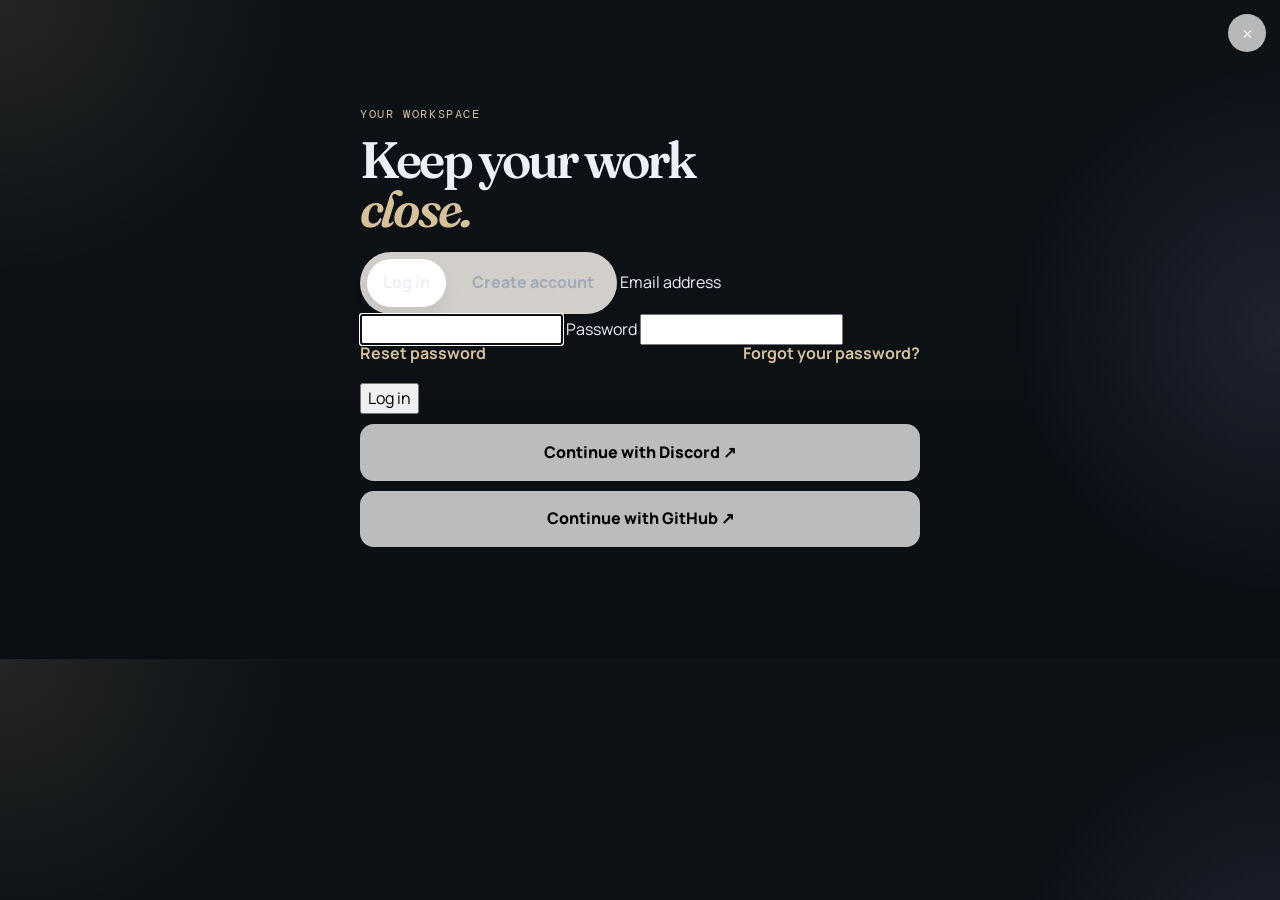
==== commit 0a37c214: "ok maybe i fixed the login/signup module" ====
--- a/index.html
+++ b/index.html
@@ -133,7 +133,17 @@
     let currentUser = null;
     let authMode = 'login';
 
-    function unlockSite() { document.body.classList.remove('auth-required'); document.querySelector('#auth-gate').hidden = true; }
+    function unlockSite() {
+      document.body.classList.remove('auth-required');
+      authPanel.classList.remove('open');
+      document.querySelector('#auth-gate').hidden = true;
+    }
+
+    function ensureAuthVisible() {
+      document.body.classList.add('auth-required');
+      authPanel.classList.add('open');
+    }
+
     function showProfile() { document.querySelector('#profile-email').textContent = displayEmail(currentUser); document.querySelector('#profile-modal').classList.add('open'); }
 
     function isDiscordUser(user) {
@@ -157,6 +167,7 @@
 
     function showAuth(mode) {
       authMode = mode;
+      document.body.classList.add('auth-required');
       document.querySelectorAll('.auth-switch').forEach((button) => button.classList.toggle('active', button.dataset.mode === mode));
       authTitle.innerHTML = mode === 'login' ? 'Keep your work<br><i>close.</i>' : 'Make a home<br><i>for ideas.</i>';
       authSubmit.textContent = mode === 'login' ? 'Log in' : 'Create account';
@@ -237,11 +248,19 @@
     if (supabaseClient) {
       supabaseClient.auth.getUser().then(async ({ data }) => {
         currentUser = data.user;
-        if (currentUser && (!needsEmailConfirmation(currentUser) || currentUser.email_confirmed_at)) unlockSite(); else if (currentUser) { await supabaseClient.auth.signOut(); currentUser = null; }
+        if (currentUser && (!needsEmailConfirmation(currentUser) || currentUser.email_confirmed_at)) {
+          unlockSite();
+        } else {
+          if (currentUser) { await supabaseClient.auth.signOut(); currentUser = null; }
+          ensureAuthVisible();
+          showAuth('login');
+        }
         updateAuth();
       });
     } else {
       updateAuth();
+      ensureAuthVisible();
+      showAuth('login');
     }
   </script>
   <script>
--- a/static/styles.css
+++ b/static/styles.css
@@ -1001,6 +1001,42 @@
   background: rgba(255,255,255,0.72);
 }
 
+.auth-panel {
+  display: none;
+}
+
+.auth-panel.open {
+  display: block;
+}
+
+body.auth-required .page-shell > *:not(.auth-panel) {
+  display: none !important;
+}
+
+body.auth-required .auth-panel {
+  display: block;
+  width: min(100%, 560px);
+  margin: 72px auto 40px;
+}
+
+body.auth-required .site-header,
+body.auth-required main,
+body.auth-required .site-footer,
+body.auth-required .profile-modal,
+body.auth-required .auth-gate {
+  display: none !important;
+}
+
+body:not(.auth-required) .auth-panel {
+  display: none !important;
+}
+
+body.auth-required .auth-panel {
+  display: block;
+  width: min(100%, 560px);
+  margin: 72px auto 40px;
+}
+
 .auth-gate {
   display: none;
   margin-top: 20px;
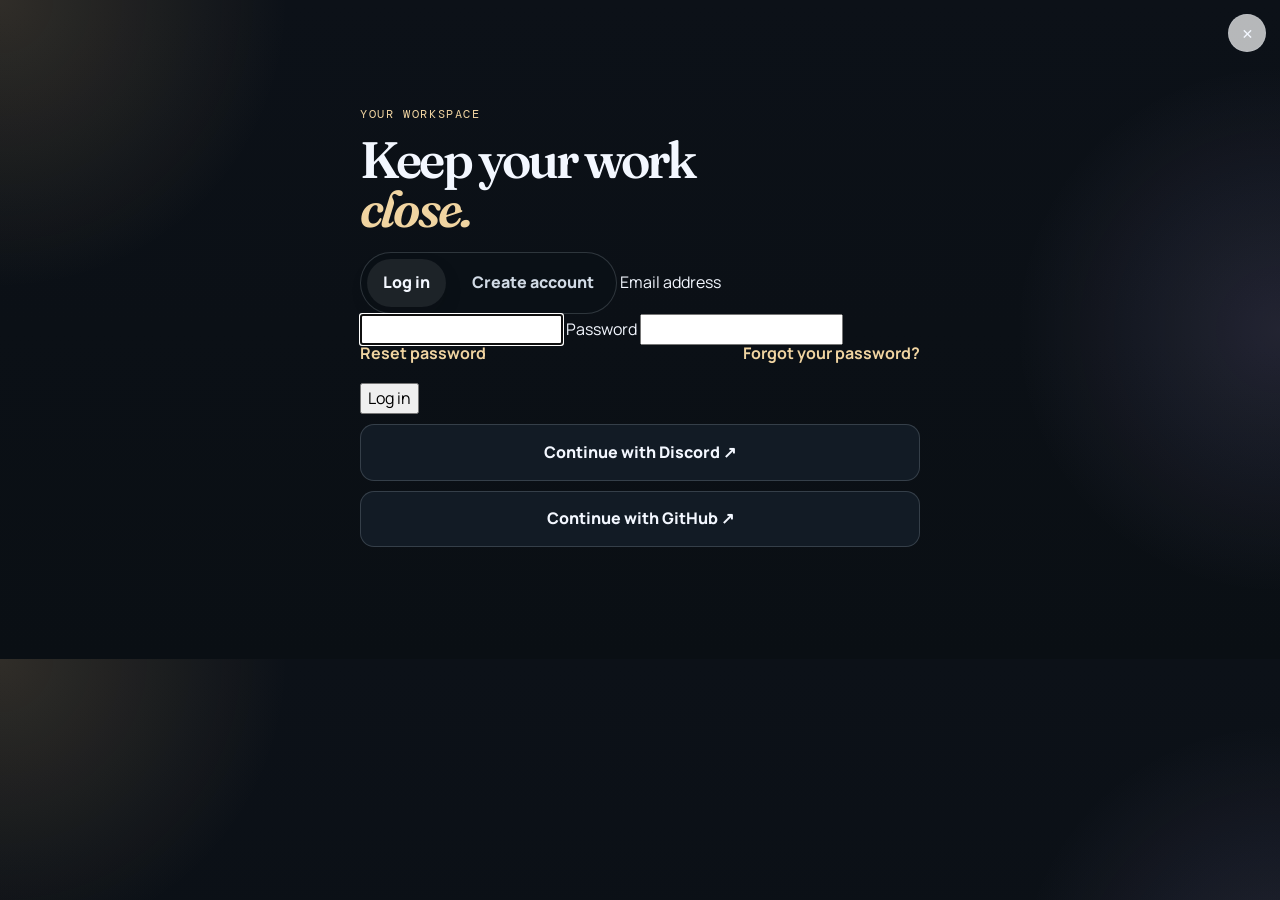
==== commit 8acb5ad1: "ok maybe." ====
--- a/index.html
+++ b/index.html
@@ -128,6 +128,7 @@
     const authMessage = document.querySelector('#auth-message');
     const authTitle = document.querySelector('#auth-title');
     const logoutButton = document.querySelector('#logout-button');
+    const isHomePage = () => ['/', '/index.html'].includes(window.location.pathname);
     const supabaseReady = window.supabase && !window.SUPABASE_URL.startsWith('YOUR_') && !window.SUPABASE_ANON_KEY.startsWith('YOUR_');
     const supabaseClient = supabaseReady ? window.supabase.createClient(window.SUPABASE_URL, window.SUPABASE_ANON_KEY) : null;
     let currentUser = null;
@@ -140,11 +141,20 @@
     }
 
     function ensureAuthVisible() {
+      if (isHomePage()) {
+        document.body.classList.add('auth-required');
+        authPanel.classList.add('open');
+      }
+    }
+
+    function showProfile() { document.querySelector('#profile-email').textContent = displayEmail(currentUser); document.querySelector('#profile-modal').classList.add('open'); }
+
+    function openAuthModal() {
+      if (!isHomePage()) return;
+      authPanel.classList.add('open');
       document.body.classList.add('auth-required');
-      authPanel.classList.add('open');
-    }
-
-    function showProfile() { document.querySelector('#profile-email').textContent = displayEmail(currentUser); document.querySelector('#profile-modal').classList.add('open'); }
+      document.querySelector('#auth-email').focus();
+    }
 
     function isDiscordUser(user) {
       return user?.app_metadata?.provider === 'discord' || user?.identities?.some((identity) => identity.provider === 'discord');
@@ -167,7 +177,9 @@
 
     function showAuth(mode) {
       authMode = mode;
-      document.body.classList.add('auth-required');
+      if (isHomePage()) {
+        document.body.classList.add('auth-required');
+      }
       document.querySelectorAll('.auth-switch').forEach((button) => button.classList.toggle('active', button.dataset.mode === mode));
       authTitle.innerHTML = mode === 'login' ? 'Keep your work<br><i>close.</i>' : 'Make a home<br><i>for ideas.</i>';
       authSubmit.textContent = mode === 'login' ? 'Log in' : 'Create account';
@@ -184,6 +196,35 @@
     function hideAuth() {
       authPanel.classList.remove('open');
       authMessage.textContent = '';
+    }
+
+    async function requestPasswordReset() {
+      const email = document.querySelector('#auth-email').value.trim();
+      if (!email) {
+        authMessage.textContent = 'Enter the email address for your account first.';
+        document.querySelector('#auth-email').focus();
+        return;
+      }
+      if (!supabaseClient) {
+        authMessage.textContent = 'Add your Supabase URL and anon key first.';
+        return;
+      }
+
+      authSubmit.disabled = true;
+      authMessage.textContent = 'Sending password reset email...';
+
+      const { error } = await supabaseClient.auth.resetPasswordForEmail(email, {
+        redirectTo: `${window.location.origin}/reset-password.html`
+      });
+
+      authSubmit.disabled = false;
+
+      if (error) {
+        authMessage.textContent = error.message || 'Unable to send the password reset email.';
+        return;
+      }
+
+      authMessage.textContent = 'Password reset email sent. Check your inbox and follow the link to update your password.';
     }
 
     async function submitAuth(event) {
@@ -238,6 +279,8 @@
     document.querySelector('#auth-close').addEventListener('click', hideAuth);
     document.querySelector('#auth-switch').addEventListener('click', () => showAuth(authMode === 'login' ? 'register' : 'login'));
     document.querySelector('#auth-switch-login').addEventListener('click', () => showAuth('login'));
+    document.querySelector('#auth-reset-button').addEventListener('click', requestPasswordReset);
+    document.querySelector('#auth-reset-link').addEventListener('click', requestPasswordReset);
     authPanel.addEventListener('click', (event) => { if (event.target === authPanel) hideAuth(); });
     authForm.addEventListener('submit', submitAuth);
     document.querySelector('#profile-close').addEventListener('click', () => document.querySelector('#profile-modal').classList.remove('open'));
@@ -252,15 +295,19 @@
           unlockSite();
         } else {
           if (currentUser) { await supabaseClient.auth.signOut(); currentUser = null; }
-          ensureAuthVisible();
-          showAuth('login');
+          if (isHomePage()) {
+            ensureAuthVisible();
+            showAuth('login');
+          }
         }
         updateAuth();
       });
     } else {
       updateAuth();
-      ensureAuthVisible();
-      showAuth('login');
+      if (isHomePage()) {
+        ensureAuthVisible();
+        showAuth('login');
+      }
     }
   </script>
   <script>
--- a/static/styles.css
+++ b/static/styles.css
@@ -1,28 +1,30 @@
 :root {
-  --bg: #0b0f14;
-  --bg-strong: #111821;
-  --panel: rgba(17, 24, 33, 0.82);
-  --panel-strong: #121a24;
-  --panel-alt: #101820;
-  --ink: #edf1f7;
-  --muted: #a3adb9;
-  --line: rgba(195, 205, 218, 0.13);
-  --line-strong: rgba(195, 205, 218, 0.2);
-  --shadow: 0 22px 60px rgba(2, 6, 12, 0.52);
-  --shadow-soft: 0 12px 28px rgba(2, 6, 12, 0.26);
-  --brand: #b89b6d;
-  --brand-deep: #d6c199;
-  --brand-soft: rgba(184, 155, 109, 0.15);
-  --orange: #dca56d;
-  --orange-soft: rgba(220, 165, 109, 0.12);
-  --amber: #f1d7a0;
-  --red: #d77d6e;
-  --purple: #b7a0f2;
-  --purple-soft: rgba(183, 160, 242, 0.12);
+  --bg: #0a0f14;
+  --bg-strong: #111b25;
+  --panel: rgba(17, 24, 33, 0.9);
+  --panel-strong: #121d2a;
+  --panel-alt: #101a22;
+  --card: rgba(18, 27, 37, 0.92);
+  --card-soft: rgba(22, 33, 43, 0.9);
+  --ink: #f3f7ff;
+  --muted: #d1dae5;
+  --line: rgba(214, 224, 236, 0.18);
+  --line-strong: rgba(214, 224, 236, 0.28);
+  --shadow: 0 22px 60px rgba(2, 6, 12, 0.6);
+  --shadow-soft: 0 12px 28px rgba(2, 6, 12, 0.34);
+  --brand: #d4ae73;
+  --brand-deep: #f0d4a1;
+  --brand-soft: rgba(212, 174, 115, 0.18);
+  --orange: #f0b26d;
+  --orange-soft: rgba(240, 178, 109, 0.14);
+  --amber: #f8dfad;
+  --red: #ef8c7d;
+  --purple: #cab5ff;
+  --purple-soft: rgba(202, 181, 255, 0.14);
   --code-bg: #101722;
-  --code-text: #e8edf8;
-  --success: #8accaa;
-  --warning: #f0c686;
+  --code-text: #edf4ff;
+  --success: #8fe2b3;
+  --warning: #f7d39b;
   --max-width: 1240px;
 }
 
@@ -38,9 +40,9 @@
   margin: 0;
   font-family: "Manrope", "Segoe UI", sans-serif;
   background:
-    radial-gradient(circle at top left, rgba(184, 155, 109, 0.14), transparent 20%),
-    radial-gradient(circle at right center, rgba(183, 160, 242, 0.12), transparent 20%),
-    linear-gradient(180deg, #0d1217 0%, var(--bg) 100%);
+    radial-gradient(circle at top left, rgba(212, 174, 115, 0.18), transparent 20%),
+    radial-gradient(circle at right center, rgba(202, 181, 255, 0.12), transparent 20%),
+    linear-gradient(180deg, #0c1118 0%, var(--bg) 100%);
   color: var(--ink);
   line-height: 1.6;
 }
@@ -85,7 +87,7 @@
   padding: 18px 22px;
   border: 1px solid var(--line);
   border-radius: 22px;
-  background: rgba(17, 24, 33, 0.8);
+  background: rgba(16, 23, 32, 0.94);
   backdrop-filter: blur(12px);
   box-shadow: var(--shadow-soft);
 }
@@ -446,7 +448,7 @@
   padding: 26px 26px 22px;
   border: 1px solid var(--line);
   border-radius: 24px;
-  background: rgba(255, 255, 255, 0.32);
+  background: var(--card-soft);
   box-shadow: var(--shadow-soft);
 }
 
@@ -497,21 +499,21 @@
   padding: 22px 22px 18px;
   border: 1px solid var(--line);
   border-radius: 26px;
-  background: rgba(255, 255, 255, 0.38);
+  background: var(--card-soft);
   box-shadow: var(--shadow-soft);
   overflow: hidden;
 }
 
 .note-feature {
-  background: linear-gradient(180deg, rgba(255,255,255,0.76), rgba(241,234,222,0.85));
+  background: linear-gradient(180deg, rgba(25, 34, 45, 0.96), rgba(18, 27, 35, 0.9));
 }
 
 .note-small {
-  background: linear-gradient(180deg, rgba(255,255,255,0.82), rgba(246,236,224,0.8));
+  background: linear-gradient(180deg, rgba(19, 28, 37, 0.94), rgba(15, 24, 31, 0.9));
 }
 
 .orange-card {
-  background: linear-gradient(180deg, rgba(249,228,212,0.95), rgba(243,214,185,0.68));
+  background: linear-gradient(180deg, rgba(42, 31, 22, 0.94), rgba(29, 22, 17, 0.88));
 }
 
 .note-meta {
@@ -575,7 +577,7 @@
   padding: 30px 28px;
   border: 1px solid var(--line);
   border-radius: 30px;
-  background: linear-gradient(135deg, rgba(255,255,255,0.6), rgba(242,235,223,0.86));
+  background: linear-gradient(135deg, rgba(17, 24, 31, 0.96), rgba(22, 33, 43, 0.94));
   box-shadow: var(--shadow-soft);
 }
 
@@ -597,7 +599,7 @@
   padding: 8px 8px 8px 16px;
   border: 1px solid var(--line-strong);
   border-radius: 999px;
-  background: rgba(255, 255, 255, 0.68);
+  background: rgba(13, 18, 24, 0.9);
 }
 
 .signup-form input {
@@ -673,7 +675,7 @@
   padding: 0.9rem 1rem;
   border: 1px solid var(--line-strong);
   border-radius: 14px;
-  background: rgba(255, 255, 255, 0.72);
+  background: rgba(9, 15, 20, 0.9);
   color: var(--ink);
 }
 
@@ -695,7 +697,7 @@
   padding: 20px 18px 18px;
   border: 1px solid var(--line);
   border-radius: 22px;
-  background: rgba(255,255,255,0.42);
+  background: var(--card-soft);
   box-shadow: var(--shadow-soft);
   transition: transform 160ms ease, box-shadow 160ms ease, border-color 160ms ease;
 }
@@ -803,9 +805,9 @@
   overflow: auto;
   padding: 24px 24px 22px;
   border-radius: 30px;
-  background: #fffdf9;
-  border: 1px solid rgba(28, 27, 26, 0.08);
-  box-shadow: 0 28px 80px rgba(14, 13, 12, 0.22);
+  background: linear-gradient(180deg, rgba(18, 27, 36, 0.98), rgba(11, 17, 22, 0.96));
+  border: 1px solid var(--line);
+  box-shadow: 0 28px 80px rgba(14, 13, 12, 0.32);
 }
 
 .lesson-dialog h2 {
@@ -844,7 +846,8 @@
   padding: 14px 16px;
   border: 1px solid var(--line-strong);
   border-radius: 16px;
-  background: rgba(247, 244, 240, 0.8);
+  background: rgba(9, 15, 20, 0.9);
+  color: var(--ink);
   resize: vertical;
 }
 
@@ -900,9 +903,9 @@
   width: min(100%, 500px);
   padding: 28px 24px 22px;
   border-radius: 28px;
-  background: rgba(255,255,255,0.96);
-  border: 1px solid var(--line);
-  box-shadow: 0 26px 80px rgba(10, 12, 13, 0.18);
+  background: linear-gradient(180deg, rgba(19, 29, 39, 0.98), rgba(12, 18, 24, 0.96));
+  border: 1px solid var(--line);
+  box-shadow: 0 26px 80px rgba(10, 12, 13, 0.3);
 }
 
 .auth-dialog h2,
@@ -918,7 +921,7 @@
   margin-top: 18px;
   border: 1px solid var(--line);
   border-radius: 999px;
-  background: rgba(246, 241, 235, 0.85);
+  background: rgba(11, 17, 23, 0.9);
 }
 
 .auth-switch {
@@ -931,9 +934,9 @@
 }
 
 .auth-switch.active {
-  background: white;
-  color: var(--ink);
-  box-shadow: 0 8px 18px rgba(15, 17, 18, 0.06);
+  background: rgba(255, 255, 255, 0.08);
+  color: var(--ink);
+  box-shadow: 0 8px 18px rgba(15, 17, 18, 0.12);
 }
 
 .auth-dialog form {
@@ -953,7 +956,8 @@
   padding: 0.9rem 1rem;
   border: 1px solid var(--line-strong);
   border-radius: 14px;
-  background: rgba(247, 244, 240, 0.78);
+  background: rgba(8, 13, 18, 0.9);
+  color: var(--ink);
 }
 
 .auth-links {
@@ -998,7 +1002,8 @@
   border-radius: 14px;
   border: 1px solid var(--line);
   font-weight: 800;
-  background: rgba(255,255,255,0.72);
+  background: rgba(19, 29, 39, 0.9);
+  color: var(--ink);
 }
 
 .auth-panel {
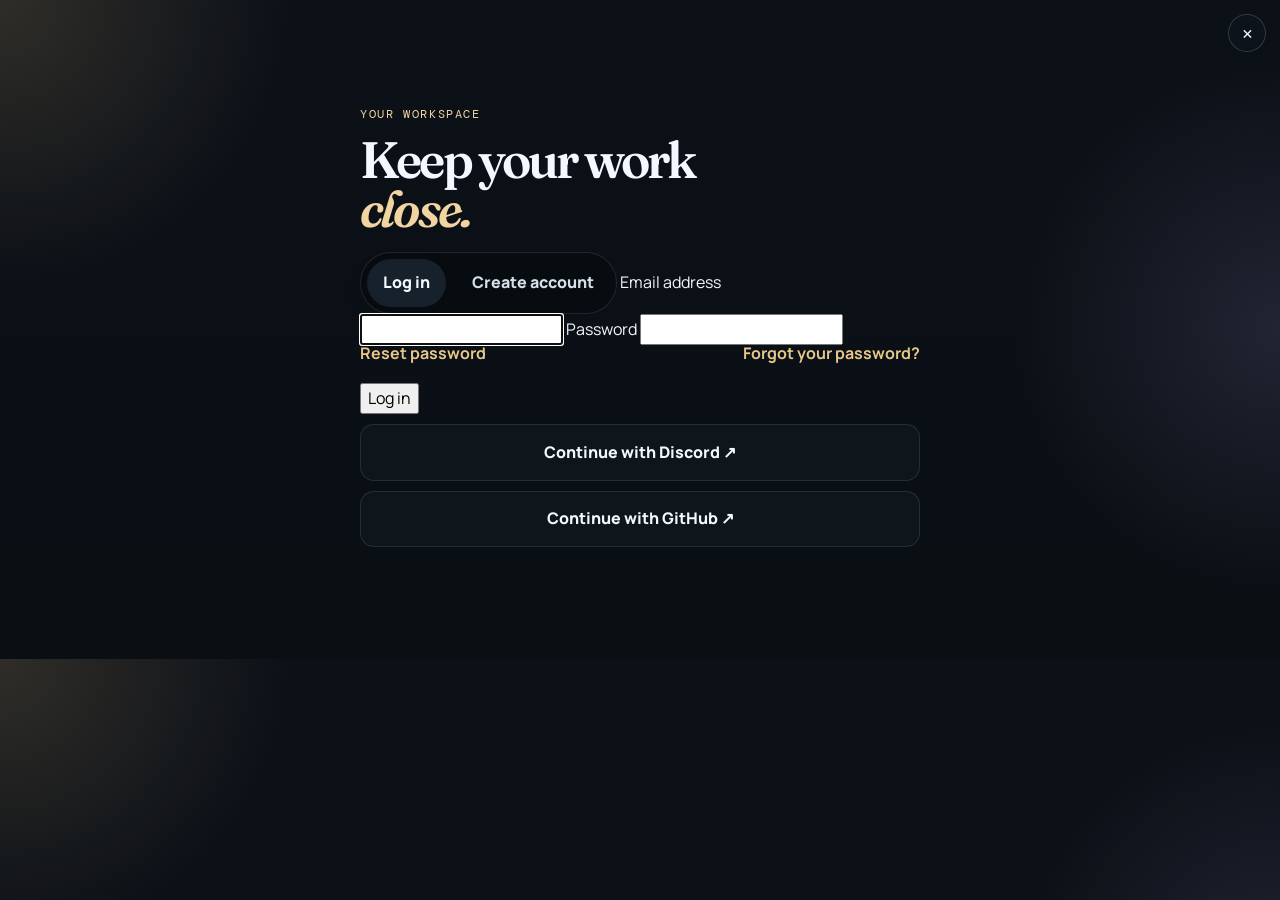
==== commit 312ab4f5: "it should work now" ====
--- a/index.html
+++ b/index.html
@@ -310,11 +310,7 @@
       }
     }
   </script>
-  <script>
-    document.querySelectorAll('[data-open-request]').forEach((trigger) => trigger.addEventListener('click', () => {
-      const modal = document.createElement('dialog'); modal.className = 'lesson-modal'; modal.innerHTML = `<div class="lesson-dialog"><button class="lesson-close" type="button" aria-label="Close lesson request">×</button><p class="eyebrow"><span class="eyebrow-dot"></span> Personal guidance</p><h2>Shape your<br><i>next lesson.</i></h2><form class="request-form" method="post" action="https://code.pip.abrdns.com/api/lesson-request"><div class="request-field"><label for="request-user">Discord username <span>*</span></label><input id="request-user" name="discord_username" required maxlength="100"></div><div class="request-field"><label for="request-level">Python experience <span>*</span></label><select id="request-level" name="experience" required><option value="">Choose your current level</option><option>Just starting</option><option>Beginner</option><option>Intermediate</option><option>Advanced</option><option>Professional developer</option></select></div><div class="request-field"><label for="request-helper">Who would you like help from? <span>*</span></label><select id="request-helper" name="helper_type" required><option value="">Choose a helper</option><option>A professional trainer</option><option>A volunteer helper</option><option>The owner</option></select></div><div class="request-field"><label for="request-goals">What would you like to learn or build? <span>*</span></label><textarea id="request-goals" name="goals" rows="3" maxlength="1000" required></textarea></div><div class="request-field"><label for="request-availability">When are you available? <span>*</span></label><input id="request-availability" name="availability" maxlength="1000" required></div><div class="request-field"><label for="request-context">Anything else to share?</label><textarea id="request-context" name="context" rows="2" maxlength="1000"></textarea></div><button class="request-submit" type="submit">Send lesson request <span aria-hidden="true">↗</span></button></form></div>`; document.body.appendChild(modal); modal.showModal(); modal.querySelector('.lesson-close').addEventListener('click', () => modal.close()); modal.addEventListener('close', () => modal.remove()); modal.addEventListener('click', (event) => { if (event.target === modal) modal.close(); });
-    }));
-  </script>
+  <script src="static/lesson-request-inline.js"></script>
   <script>
     document.addEventListener('submit', async (event) => {
       const form = event.target.closest('.request-form');
--- a/static/styles.css
+++ b/static/styles.css
@@ -815,6 +815,92 @@
   font-size: clamp(2.1rem, 3vw, 3rem);
 }
 
+.request-form {
+  display: grid;
+  gap: 16px;
+  margin-top: 20px;
+}
+
+.request-field {
+  display: grid;
+  gap: 8px;
+}
+
+.request-field label {
+  color: var(--muted);
+  font-weight: 700;
+}
+
+.request-field label span {
+  color: #f0b26d;
+}
+
+.request-field input,
+.request-field select,
+.request-field textarea {
+  width: 100%;
+  border: 1px solid rgba(214, 224, 236, 0.14);
+  border-radius: 14px;
+  background: rgba(7, 11, 16, 0.92);
+  color: var(--ink);
+  padding: 0.9rem 1rem;
+  font: inherit;
+}
+
+.request-field textarea {
+  min-height: 120px;
+  resize: vertical;
+}
+
+.request-field input::placeholder,
+.request-field textarea::placeholder {
+  color: rgba(209, 218, 229, 0.7);
+}
+
+.request-field input:focus,
+.request-field select:focus,
+.request-field textarea:focus {
+  outline: 2px solid rgba(212, 174, 115, 0.45);
+  outline-offset: 1px;
+  border-color: rgba(212, 174, 115, 0.45);
+}
+
+.request-submit {
+  display: inline-flex;
+  align-items: center;
+  justify-content: center;
+  gap: 8px;
+  width: 100%;
+  margin-top: 8px;
+  padding: 0.9rem 1.1rem;
+  border: 0;
+  border-radius: 14px;
+  background: linear-gradient(135deg, var(--brand) 0%, var(--brand-deep) 100%);
+  color: #140f09;
+  font-weight: 800;
+  letter-spacing: -0.02em;
+  box-shadow: 0 16px 30px rgba(212, 174, 115, 0.22);
+}
+
+.request-notice {
+  margin: 0 0 4px;
+  padding: 0.85rem 1rem;
+  border-radius: 12px;
+  font-weight: 700;
+}
+
+.request-notice.request-success {
+  background: rgba(143, 226, 179, 0.12);
+  border: 1px solid rgba(143, 226, 179, 0.35);
+  color: #d7ffe6;
+}
+
+.request-notice.request-error {
+  background: rgba(239, 140, 125, 0.12);
+  border: 1px solid rgba(239, 140, 125, 0.38);
+  color: #ffd8d1;
+}
+
 .lesson-modal-close,
 .auth-close {
   position: absolute;
@@ -824,7 +910,7 @@
   height: 38px;
   border: 1px solid var(--line);
   border-radius: 50%;
-  background: rgba(255,255,255,0.7);
+  background: rgba(14, 20, 27, 0.9);
   color: var(--ink);
   font-size: 1.4rem;
 }
@@ -903,9 +989,9 @@
   width: min(100%, 500px);
   padding: 28px 24px 22px;
   border-radius: 28px;
-  background: linear-gradient(180deg, rgba(19, 29, 39, 0.98), rgba(12, 18, 24, 0.96));
-  border: 1px solid var(--line);
-  box-shadow: 0 26px 80px rgba(10, 12, 13, 0.3);
+  background: linear-gradient(180deg, rgba(12, 18, 24, 0.98), rgba(7, 11, 15, 0.98));
+  border: 1px solid rgba(214, 224, 236, 0.16);
+  box-shadow: 0 26px 80px rgba(2, 6, 12, 0.52);
 }
 
 .auth-dialog h2,
@@ -919,9 +1005,9 @@
   gap: 10px;
   padding: 6px;
   margin-top: 18px;
-  border: 1px solid var(--line);
+  border: 1px solid rgba(214, 224, 236, 0.12);
   border-radius: 999px;
-  background: rgba(11, 17, 23, 0.9);
+  background: rgba(8, 12, 17, 0.92);
 }
 
 .auth-switch {
@@ -929,14 +1015,14 @@
   background: transparent;
   padding: 0.7rem 1rem;
   border-radius: 999px;
-  color: var(--muted);
+  color: #d7dfe8;
   font-weight: 800;
 }
 
 .auth-switch.active {
-  background: rgba(255, 255, 255, 0.08);
-  color: var(--ink);
-  box-shadow: 0 8px 18px rgba(15, 17, 18, 0.12);
+  background: rgba(24, 35, 45, 0.96);
+  color: var(--ink);
+  box-shadow: 0 8px 18px rgba(15, 17, 18, 0.24);
 }
 
 .auth-dialog form {
@@ -954,9 +1040,9 @@
   width: 100%;
   margin-bottom: 16px;
   padding: 0.9rem 1rem;
-  border: 1px solid var(--line-strong);
+  border: 1px solid rgba(214, 224, 236, 0.14);
   border-radius: 14px;
-  background: rgba(8, 13, 18, 0.9);
+  background: rgba(6, 10, 15, 0.96);
   color: var(--ink);
 }
 
@@ -979,7 +1065,7 @@
 .auth-reset-link {
   border: 0;
   background: transparent;
-  color: var(--brand-deep);
+  color: #e7c789;
   padding: 0;
 }
 
@@ -1000,9 +1086,9 @@
   margin-top: 10px;
   padding: 0.9rem 1rem;
   border-radius: 14px;
-  border: 1px solid var(--line);
+  border: 1px solid rgba(214, 224, 236, 0.12);
   font-weight: 800;
-  background: rgba(19, 29, 39, 0.9);
+  background: rgba(15, 22, 29, 0.96);
   color: var(--ink);
 }
 
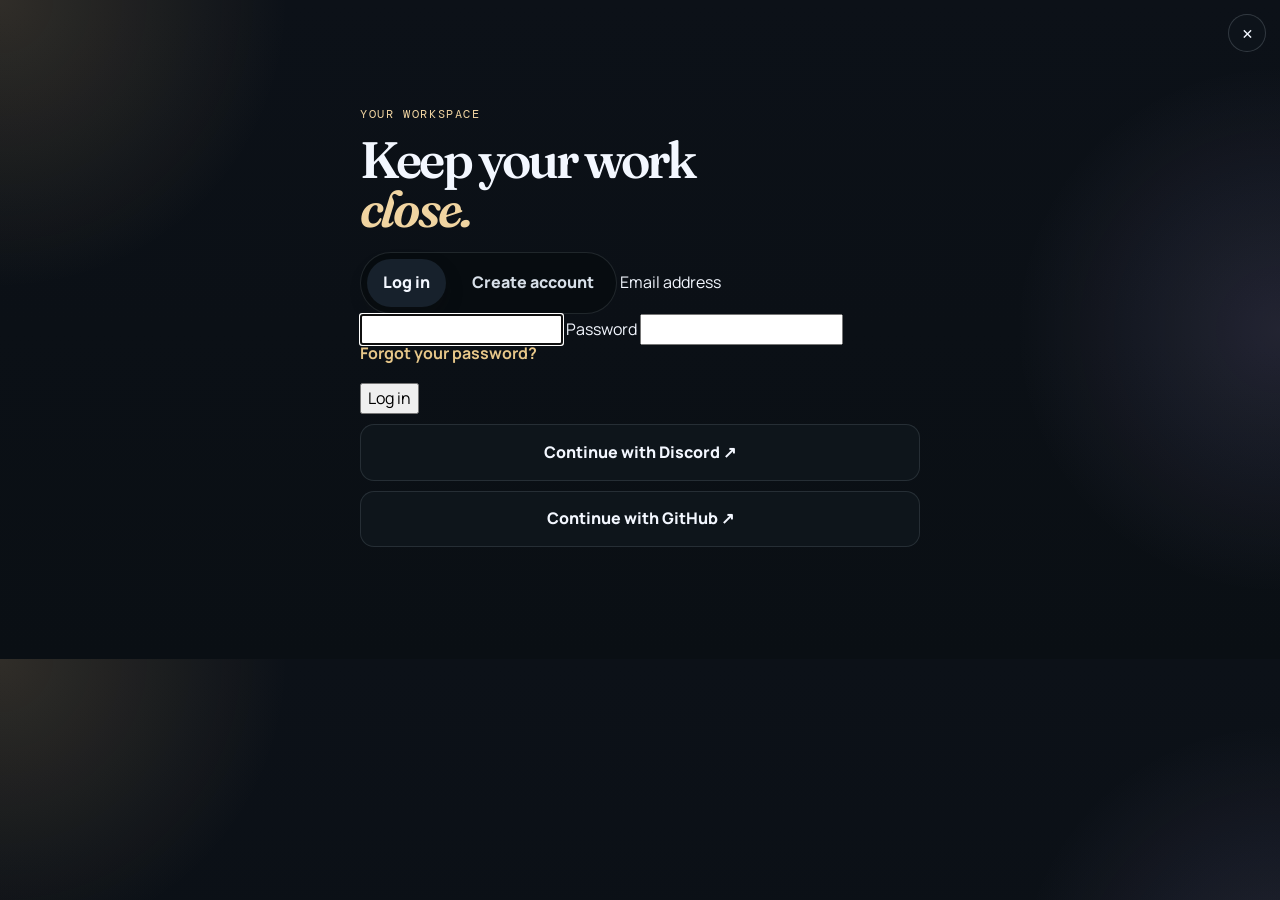
==== commit 90c54cdb: "workkkkkkkkk" ====
--- a/index.html
+++ b/index.html
@@ -48,7 +48,6 @@
         <label for="auth-password">Password</label>
         <input id="auth-password" type="password" required minlength="8" autocomplete="current-password">
         <div class="auth-links">
-          <button class="auth-reset-button" id="auth-reset-button" type="button">Reset password</button>
           <button class="auth-reset-link" id="auth-reset-link" type="button">Forgot your password?</button>
         </div>
         <div class="auth-captcha" id="auth-captcha" aria-live="polite">
@@ -279,7 +278,6 @@
     document.querySelector('#auth-close').addEventListener('click', hideAuth);
     document.querySelector('#auth-switch').addEventListener('click', () => showAuth(authMode === 'login' ? 'register' : 'login'));
     document.querySelector('#auth-switch-login').addEventListener('click', () => showAuth('login'));
-    document.querySelector('#auth-reset-button').addEventListener('click', requestPasswordReset);
     document.querySelector('#auth-reset-link').addEventListener('click', requestPasswordReset);
     authPanel.addEventListener('click', (event) => { if (event.target === authPanel) hideAuth(); });
     authForm.addEventListener('submit', submitAuth);
